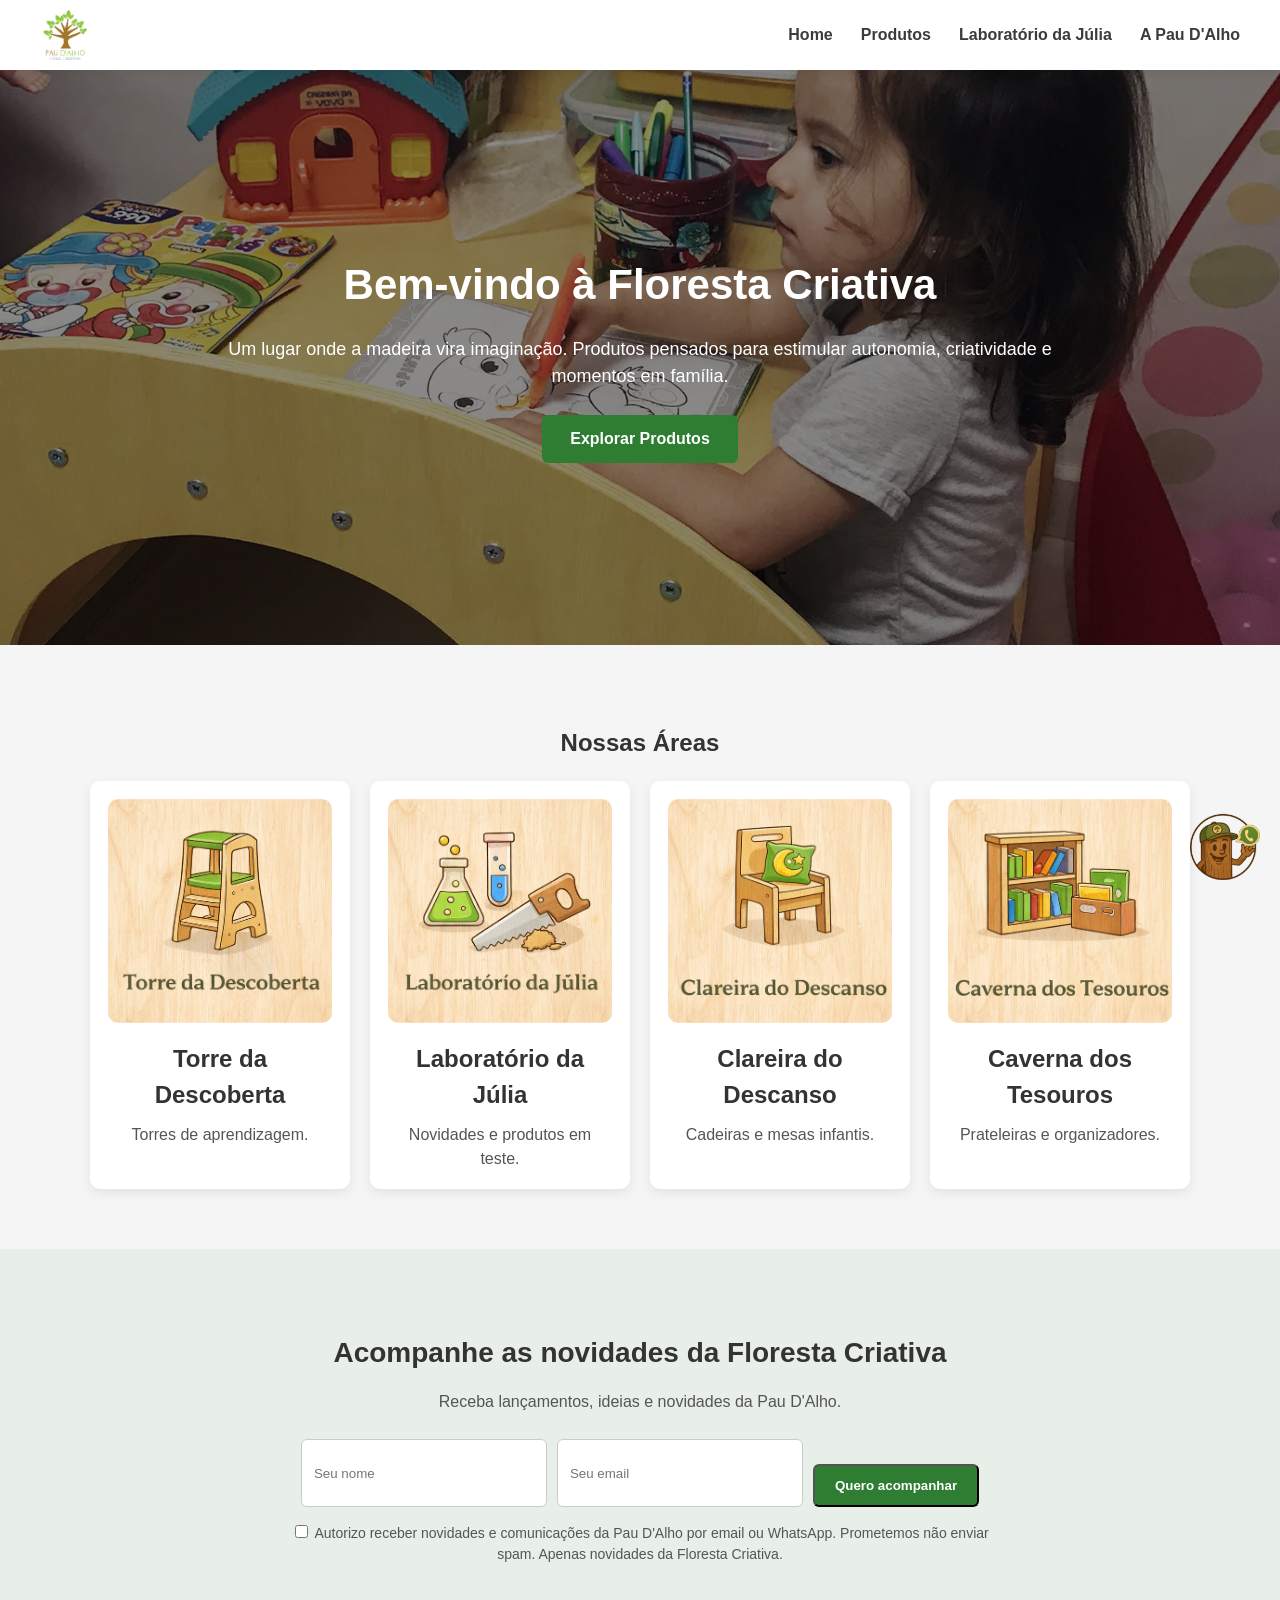
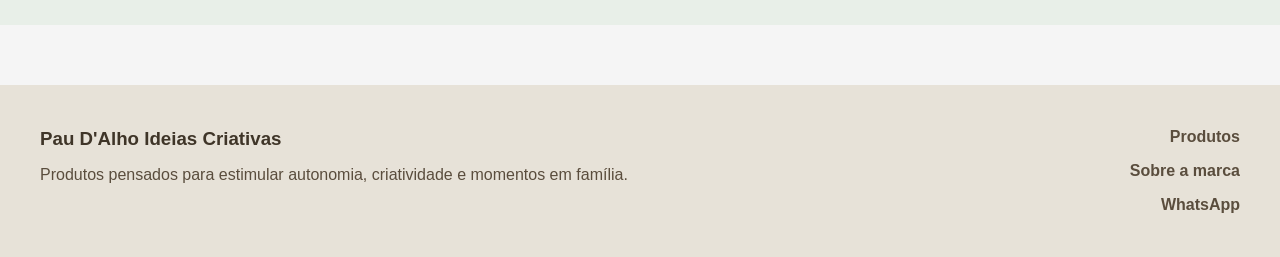
==== index.html @ 00b353e3 "Update index.html" ====
<!DOCTYPE html> 
<html lang="pt-BR">

<head>
 <!-- Google Tag Manager -->
<script>
(function(w,d,s,l,i){
  w[l]=w[l]||[];
  w[l].push({'gtm.start': new Date().getTime(),event:'gtm.js'});
  var f=d.getElementsByTagName(s)[0],
      j=d.createElement(s),
      dl=l!='dataLayer'?'&l='+l:'';
  j.async=true;
  j.src='https://www.googletagmanager.com/gtm.js?id='+i+dl;
  f.parentNode.insertBefore(j,f);
})(window,document,'script','dataLayer','GTM-KJJBB77M');
</script>
<!-- End Google Tag Manager -->
<meta charset="UTF-8">
<meta name="viewport" content="width=device-width, initial-scale=1.0">

<title>Pau D'Alho Ideias Criativas</title>

<link rel="stylesheet" href="assets/css/style.css">

</head>

<body>
 <!-- Google Tag Manager (noscript) -->
<noscript>
  <iframe
    src="https://www.googletagmanager.com/ns.html?id=GTM-KJJBB77M"
    height="0"
    width="0"
    style="display:none;visibility:hidden">
  </iframe>
</noscript>
<!-- End Google Tag Manager (noscript) -->

<!-- INÍCIO: SUBSTITUI O HEADER ANTIGO -->
<div id="site-header"></div>
<!-- FIM: SUBSTITUI O HEADER ANTIGO -->

<section class="hero hero-home">

<div class="hero-texto">

<h1>Bem-vindo à Floresta Criativa</h1>

<p>
Um lugar onde a madeira vira imaginação.
Produtos pensados para estimular autonomia, criatividade e momentos em família.
</p>

<a class="botao" href="produtos.html">
Explorar Produtos
</a>

</div>

</section>

<section class="categorias">
 
  <h2>Nossas Áreas</h2>

  <div class="grid">

    <a href="torres.html" class="card card-area">
      <img src="assets/images/card-torre-descoberta.webp" alt="Torre da Descoberta" class="card-area-img">
      <h3>Torre da Descoberta</h3>
      <p>Torres de aprendizagem.</p>
    </a>

    <a href="laboratorio.html" class="card card-area">
      <img src="assets/images/card-laboratorio-julia.webp" alt="Laboratório da Júlia" class="card-area-img">
      <h3>Laboratório da Júlia</h3>
      <p>Novidades e produtos em teste.</p>
    </a>

    <a href="clareira.html" class="card card-area">
      <img src="assets/images/card-clareira-descanso.webp" alt="Clareira do Descanso" class="card-area-img">
      <h3>Clareira do Descanso</h3>
      <p>Cadeiras e mesas infantis.</p>
    </a>

    <a href="caverna.html" class="card card-area">
      <img src="assets/images/card-caverna-tesouros.webp" alt="Caverna dos Tesouros" class="card-area-img">
      <h3>Caverna dos Tesouros</h3>
      <p>Prateleiras e organizadores.</p>
    </a>

  </div>

</section>
 <!-- INÍCIO: Form newsletter -->
<section class="newsletter-home">

<h2>Acompanhe as novidades da Floresta Criativa</h2>

<p>
Receba lançamentos, ideias e novidades da Pau D'Alho.
</p>

<form 
class="form-newsletter-home"
action="https://formsubmit.co/paudalhoideias@gmail.com"
method="POST"
>

<input type="hidden" name="_subject" value="Novo cadastro - Newsletter Pau D'Alho">
<input type="hidden" name="_captcha" value="false">
<input type="hidden" name="_next" value="obrigado.html">

<div class="newsletter-grid">

<input type="text" name="nome" placeholder="Seu nome" required>

<input type="email" name="email" placeholder="Seu email" required>

<button type="submit" class="botao">
Quero acompanhar
</button>

</div>

<div class="checkbox-news">

<label>
<input type="checkbox" name="lgpd" required>
Autorizo receber novidades e comunicações da Pau D'Alho por email ou WhatsApp.
Prometemos não enviar spam. Apenas novidades da Floresta Criativa.
</label>

</div>

</form>

</section>
 <!-- FIM: Form newsletter -->
 
<!-- INÍCIO: SUBSTITUI O FOOTER ANTIGO -->
<div id="site-footer"></div>
<!-- FIM: SUBSTITUI O FOOTER ANTIGO -->

<a class="whatsapp" data-whatsapp="Olá! Vim pela página da Pau D'alho e quero saber mais sobre os produtos.">
  <img src="assets/images/interface/toco-whatsapp.png" alt="Falar no WhatsApp">
</a>
<script src="assets/js/script.js"></script>

</body>
</html>
---- assets/css/style.css ----
body{
  margin:0;
  font-family:Arial, Helvetica, sans-serif;
  background:#f5f5f5;
  color:#333;
  line-height:1.5;
}

/* HEADER */

.site-header {
  background: #ffffff;
  box-shadow: 0 2px 10px rgba(0, 0, 0, 0.08);
  position: sticky;
  top: 0;
  z-index: 1000;
}

.header-container {
  max-width: 1200px;
  margin: 0 auto;
  padding: 0 20px;
  display: flex;
  align-items: center;
  justify-content: space-between;
  min-height: 70px;
}

.logo {
  display: flex;
  align-items: center;
  text-decoration: none;
}

.logo img {
  width: 50px;
  height: 50px;
  object-fit: contain;
  display: block;
}

.site-nav ul {
  display: flex;
  align-items: center;
  gap: 28px;
  list-style: none;
  margin: 0;
  padding: 0;
}

.site-nav a {
  text-decoration: none;
  color: #3b3b3b;
  font-weight: 600;
}

.site-nav a:hover {
  opacity: 0.7;
}

.menu-toggle {
  display: none;
  background: none;
  border: none;
  font-size: 28px;
  cursor: pointer;
  color: #3b3b3b;
}

/* FOOTER */

.site-footer {
  background: #e7e2d8;
  padding: 40px 0;
  margin-top: 60px;
}

.footer-container {
  max-width: 1200px;
  margin: 0 auto;
  padding: 0 20px;
  display: flex;
  justify-content: space-between;
  align-items: flex-start;
  gap: 30px;
  flex-wrap: wrap;
}

.footer-brand h3 {
  margin: 0 0 10px 0;
  color: #3f3528;
}

.footer-brand p {
  color: #5a4d3d;
  margin: 0;
}

.footer-links {
  display: flex;
  flex-direction: column;
  gap: 10px;
  text-align: right;
}

.footer-links a {
  text-decoration: none;
  color: #5a4d3d;
  font-weight: 600;
  margin: 0;
}

.footer-links a:hover {
  color: #2f261d;
}

@media (max-width: 900px) {
  .menu-toggle {
    display: block;
  }

  .site-nav {
    display: none;
    position: absolute;
    top: 70px;
    right: 20px;
    background: #ffffff;
    box-shadow: 0 8px 20px rgba(0, 0, 0, 0.12);
    border-radius: 12px;
    padding: 15px;
    min-width: 240px;
  }

  .site-nav.active {
    display: block;
  }

  .site-nav ul {
    flex-direction: column;
    align-items: flex-start;
    gap: 12px;
  }

  .footer-container {
    flex-direction: column;
  }

  .footer-links {
    text-align: left;
  }
}

/* HERO */

.hero {

background-size: cover;
background-position: center 30%;

height: 55vh;

display: flex;
align-items: center;
justify-content: center;

text-align: center;
color: white;

padding: 40px;

}

/* HERO HOME */
.hero-home {
background-image: linear-gradient(
rgba(0,0,0,0.45),
rgba(0,0,0,0.45)
),
url('../images/hero-home.webp');
}
/* HERO PRODUTOS */
.hero-produtos {
background-image: linear-gradient(
rgba(0,0,0,0.45),
rgba(0,0,0,0.45)
),
url('../images/hero-produtos.webp');
}
/* HERO TORRE */
.hero-torres {
background-image: linear-gradient(
rgba(0,0,0,0.45),
rgba(0,0,0,0.45)
),
url('../images/hero-torres.webp');
}
/* HERO CLAREIRA */
.hero-clareira {
background-image: linear-gradient(
rgba(0,0,0,0.45),
rgba(0,0,0,0.45)
),
url('../images/hero-clareira.webp');
}
/* HERO CAVERNA */
.hero-caverna {
background-image: linear-gradient(
rgba(0,0,0,0.45),
rgba(0,0,0,0.45)
),
url('../images/hero-caverna.webp');
}
/* HERO TRILHA */
.hero-trilha {
background-image: linear-gradient(
rgba(0,0,0,0.45),
rgba(0,0,0,0.45)
),
url('../images/hero-trilha.webp');
}
/* HERO LABORATORIO */
.hero-laboratorio {
background-image: linear-gradient(
rgba(0,0,0,0.45),
rgba(0,0,0,0.45)
),
url('../images/hero-laboratorio.webp');
}
/* HERO SOBRE */
.hero-sobre {
background-image: linear-gradient(
rgba(0,0,0,0.45),
rgba(0,0,0,0.45)
),
url('../images/hero-sobre.webp');
}
.hero-texto{
  max-width: 900px;
  display: flex;
  flex-direction: column;
  align-items: center;
  justify-content: center;
}

.hero-texto h1{
  font-size: 42px;
  margin: 0 0 20px 0;
}

.hero-texto p{
  font-size: 18px;
  margin: 0;
}

/* BOTÕES */

.botao{
display:inline-block;
margin-top:25px;
padding:12px 28px;
background:#2e7d32;
color:white;
text-decoration:none;
border-radius:6px;
font-weight:600;
transition:0.2s;
}

.botao:hover{
opacity:0.92;
}

.botao-secundario{
display:inline-block;
margin-top:12px;
padding:10px 22px;
background:#ffffff;
color:#2e7d32;
text-decoration:none;
border-radius:6px;
font-weight:600;
border:2px solid #2e7d32;
transition:0.2s;
}

.botao-secundario:hover{
background:#f0f7f0;
}

/* SEÇÕES */

.categorias,
.secao{
padding:60px 20px;
text-align:center;
}

.secao{
max-width:1200px;
margin:auto;
}

.secao h2{
font-size:34px;
margin-bottom:10px;
}

.secao-intro{
max-width:760px;
margin:0 auto 35px auto;
font-size:18px;
color:#555;
}

/* GRID */

.grid{
display:grid;
grid-template-columns:repeat(auto-fit,minmax(220px,1fr));
gap:20px;
max-width:1100px;
margin:auto;
}

.grid-modelos{
display:grid;
grid-template-columns:repeat(auto-fit,minmax(280px,1fr));
gap:24px;
max-width:1000px;
margin:30px auto 0 auto;
}

.grid-info{
display:grid;
grid-template-columns:repeat(auto-fit,minmax(240px,1fr));
gap:20px;
max-width:1100px;
margin:30px auto 0 auto;
}

/* CARDS */

.card{
background:white;
padding:30px;
border-radius:10px;
box-shadow:0 4px 12px rgba(0,0,0,0.08);
text-decoration:none;
color:#333;
transition:0.2s;
}

.card:hover{
transform:translateY(-5px);
}

.card h3{
margin-top:0;
font-size:28px;
}

.card p{
margin-bottom:0;
}

.modelo-card{
background:white;
padding:30px;
border-radius:14px;
box-shadow:0 6px 18px rgba(0,0,0,0.08);
text-align:left;
}

.modelo-card h3{
margin-top:0;
font-size:30px;
margin-bottom:10px;
}

.modelo-card p{
color:#555;
margin-bottom:18px;
}

.modelo-placeholder{
width:100%;
height:240px;
background:#e9e9e9;
border-radius:12px;
display:flex;
align-items:center;
justify-content:center;
font-weight:700;
color:#777;
margin-bottom:20px;
text-align:center;
padding:20px;
box-sizing:border-box;
}
.modelo-img{
  width: 100%;
  max-width: 260px;
  aspect-ratio: 1 / 1;
  object-fit: cover;
  border-radius: 12px;
  display: block;
  margin: 0 auto 18px auto;
}
.modelo-imagem{
  width:100%;
  height:260px;
  margin-bottom:20px;
}

.modelo-imagem img{
  width:100%;
  height:100%;
  object-fit:contain;
  display:block;
}
/* novos cards adicionados */
.card-area {
  padding: 18px;
  text-align: center;
  overflow: hidden;
}

.card-area-img {
  width: 100%;
  aspect-ratio: 1 / 1;
  object-fit: cover;
  border-radius: 10px;
  display: block;
  margin-bottom: 18px;
}

.card-area h3 {
  font-size: 24px;
  margin: 0 0 10px 0;
}

.card-area p {
  margin: 0;
  color: #555;
}
/* ^ novos cards adicionados */

/* DETALHE PRODUTO */

.produto-detalhe{
padding:70px 20px;
background:#ffffff;
border-top:1px solid #e6e6e6;
}

.produto-container{
max-width:1200px;
margin:auto;
display:grid;
grid-template-columns:1.1fr 1fr;
gap:30px;
align-items:start;
}

.galeria{
background:#fafafa;
border-radius:14px;
padding:20px;
box-shadow:0 4px 12px rgba(0,0,0,0.05);
}

.galeria-principal{
width:100%;
height:360px;
background:#f7f7f7;
border-radius:12px;
margin-bottom:15px;
}

.galeria-principal img{
  width:100%;
  height:100%;
  object-fit:contain;
  display:block;
}

.galeria-miniaturas{
display:grid;
grid-template-columns:repeat(3,1fr);
gap:12px;
}

.miniatura{
  width:100%;
  height:90px;
  object-fit:contain;
  background:#f5f5f5;
  border-radius:10px;
  cursor:pointer;
  padding:6px;
  display:block;
}

.galeria,
.produto-info{
  min-width:0;
}

.produto-info{
text-align:left;
}

.produto-info h2{
font-size:36px;
margin-top:0;
margin-bottom:10px;
}

.produto-info p{
color:#555;
font-size:17px;
}

.lista-destaques{
padding-left:18px;
margin:20px 0;
}

.lista-destaques li{
margin-bottom:10px;
}

@media (max-width: 900px){
  .produto-container{
    grid-template-columns:1fr;
  }
}

/* PREÇO PRODUTOS */
.produto-info .preco{
  font-size:18px;
  font-weight:700;
  color:#2e7d32;
  margin:0 0 4px 0;
  line-height:1.2;
}

.produto-info .preco-info{
  font-size:13px;
  color:#666;
  margin:0;
  line-height:1.4;
}
/* FICHA TÉCNICA */
.ficha-tecnica{
  max-width:1100px;
  margin:40px auto 0;
  padding:0 20px;
}

.ficha-tecnica h3{
  text-align:center;
  margin-bottom:18px;
  font-size:22px;
}

.ficha-tecnica ul{
  list-style:none;
  padding:0;
  margin:0;
  font-size:13px;
}

.ficha-tecnica li{
  display:grid;
  grid-template-columns:150px 1fr;
  gap:20px;
  padding:4px 0;
  border-bottom:1px solid #eeeeee;
  line-height:1.35;
}

.ficha-tecnica strong{
  font-weight:600;
  color:#333;
}
/* MODAL PERSONALIZAÇÃO */
/* MODAL DE PERSONALIZAÇÃO */

.modal-personalizacao-overlay {
  position: fixed;
  inset: 0;
  background: rgba(34, 29, 22, 0.58);
  display: flex;
  align-items: center;
  justify-content: center;
  padding: 20px;
  opacity: 0;
  visibility: hidden;
  pointer-events: none;
  transition: opacity 0.25s ease, visibility 0.25s ease;
  z-index: 9999;
}

.modal-personalizacao-overlay.ativo {
  opacity: 1;
  visibility: visible;
  pointer-events: auto;
}

.modal-personalizacao {
  position: relative;
  width: 100%;
  max-width: 760px;
  max-height: 88vh;
  background: #fffdf8;
  border-radius: 24px;
  border: 1px solid rgba(126, 101, 72, 0.14);
  box-shadow: 0 20px 50px rgba(0, 0, 0, 0.18);
  transform: translateY(14px) scale(0.98);
  transition: transform 0.25s ease;
  overflow: hidden;
}

.modal-personalizacao-overlay.ativo .modal-personalizacao {
  transform: translateY(0) scale(1);
}

.modal-personalizacao-scroll {
  max-height: 88vh;
  overflow-y: auto;
  padding: 32px 26px 28px;
}

.modal-personalizacao-fechar {
  position: absolute;
  top: 14px;
  right: 14px;
  width: 38px;
  height: 38px;
  border: none;
  border-radius: 50%;
  background: #efe4d2;
  color: #5f4a35;
  font-size: 18px;
  cursor: pointer;
  z-index: 2;
  transition: transform 0.2s ease, background 0.2s ease;
}

.modal-personalizacao-fechar:hover {
  transform: scale(1.05);
  background: #e6d6c2;
}

.modal-personalizacao-tag {
  display: inline-block;
  margin-bottom: 12px;
  padding: 6px 12px;
  border-radius: 999px;
  background: #efe4d2;
  color: #6a5138;
  font-size: 0.85rem;
  font-weight: 600;
}

.modal-personalizacao-conteudo h3 {
  margin: 0 0 14px;
  font-size: 1.8rem;
  line-height: 1.2;
  color: #4e3b2a;
}

.modal-personalizacao-intro {
  margin: 0 0 20px;
  line-height: 1.65;
  color: #5c5248;
}

.modal-personalizacao-aviso {
  background: #f7f2ea;
  border-left: 5px solid #b78752;
  padding: 16px 18px;
  border-radius: 12px;
  margin: 0 0 28px;
  color: #4f463f;
  line-height: 1.6;
}

.modal-bloco-cores {
  margin-top: 24px;
}

.modal-bloco-cores h4 {
  margin: 0 0 8px;
  font-size: 1.2rem;
  color: #4e3b2a;
}

.modal-bloco-cores p {
  margin: 0 0 16px;
  color: #5c5248;
  line-height: 1.5;
}

.modal-swatches {
  display: grid;
  grid-template-columns: repeat(auto-fit, minmax(120px, 1fr));
  gap: 14px;
}

.modal-swatch {
  background: #ffffff;
  border: 1px solid rgba(126, 101, 72, 0.12);
  border-radius: 14px;
  padding: 12px 10px;
  text-align: center;
  box-shadow: 0 6px 18px rgba(0, 0, 0, 0.04);
}

.modal-swatch-cor {
  width: 100%;
  height: 42px;
  border-radius: 10px;
  margin-bottom: 10px;
}

.modal-swatch-cor.cor-clara {
  border: 1px solid #ddd;
}

.modal-swatch h5 {
  margin: 0;
  font-size: 0.92rem;
  line-height: 1.3;
  color: #4f463f;
  font-weight: 600;
}

.btn-personalizacao {
  display: inline-flex;
  align-items: center;
  justify-content: center;
  margin-top: 14px;
  padding: 12px 18px;
  border: none;
  border-radius: 999px;
  background: #7c5c3b;
  color: #ffffff;
  font-size: 0.95rem;
  font-weight: 600;
  cursor: pointer;
  transition: transform 0.2s ease, background 0.2s ease;
}

.btn-personalizacao:hover {
  transform: translateY(-1px);
  background: #6d5033;
}

@media (max-width: 768px) {
  .modal-personalizacao {
    max-width: 100%;
    max-height: 90vh;
    border-radius: 20px;
  }

  .modal-personalizacao-scroll {
    padding: 26px 18px 22px;
  }

  .modal-personalizacao-conteudo h3 {
    font-size: 1.45rem;
    padding-right: 36px;
  }

  .modal-swatches {
    grid-template-columns: repeat(2, minmax(0, 1fr));
    gap: 12px;
  }

  .modal-swatch-cor {
    height: 36px;
  }

  .btn-personalizacao {
    width: 100%;
  }
}

/* CTA FINAL */

.cta-final{
max-width:1000px;
margin:50px auto 0 auto;
background:#e8efe8;
padding:35px 25px;
border-radius:16px;
text-align:center;
}

.cta-final h3{
font-size:30px;
margin-top:0;
margin-bottom:10px;
}

.cta-final p{
max-width:680px;
margin:0 auto;
color:#555;
}


/* WHATSAPP */

.whatsapp{
position:fixed;
bottom:20px;
right:20px;
z-index:1200;
}

.whatsapp img{
width:70px;
display:block;
}
/* FORM NEWSLETTER*/
.newsletter-home{

background:#e8efe8;
padding:60px 20px;
text-align:center;

}

.newsletter-home h2{

font-size:28px;
margin-bottom:10px;

}

.newsletter-home p{

color:#555;
margin-bottom:25px;

}

.form-newsletter-home{

max-width:700px;
margin:0 auto;

}

.newsletter-grid{

display:flex;
justify-content:center;
gap:10px;
flex-wrap:wrap;

}

.newsletter-grid input{

padding:12px;
border:1px solid #ccc;
border-radius:6px;
min-width:220px;

}

.newsletter-grid button{

padding:12px 20px;

}

.checkbox-news{

margin-top:15px;
font-size:14px;
color:#555;

}
/* MOBILE */

@media(max-width:900px){

.produto-container{
grid-template-columns:1fr;
}

.produto-info{
text-align:center;
}

.lista-destaques{
text-align:left;
display:inline-block;
}

}

@media(max-width:768px){

.hero{
padding:60px 20px;
}

.hero h1{
font-size:30px;
}

.hero p,
.secao-intro{
font-size:16px;
}

.secao h2,
.produto-info h2{
font-size:28px;
}

.modelo-placeholder{
height:200px;
}

.galeria-principal{
height:260px;
}

.galeria-miniaturas{
grid-template-columns:1fr 1fr 1fr;
}

.miniatura{
height:80px;
font-size:12px;
}

.swatches{
grid-template-columns:repeat(2,1fr);
}

.whatsapp{
  position: fixed;
  bottom: 20px;
  right: 20px;
  z-index: 1200;
}

.whatsapp img{
  width: 70px;
  display: block;
}

@media(max-width:768px){
  .whatsapp img{
    width: 60px;
  }
}
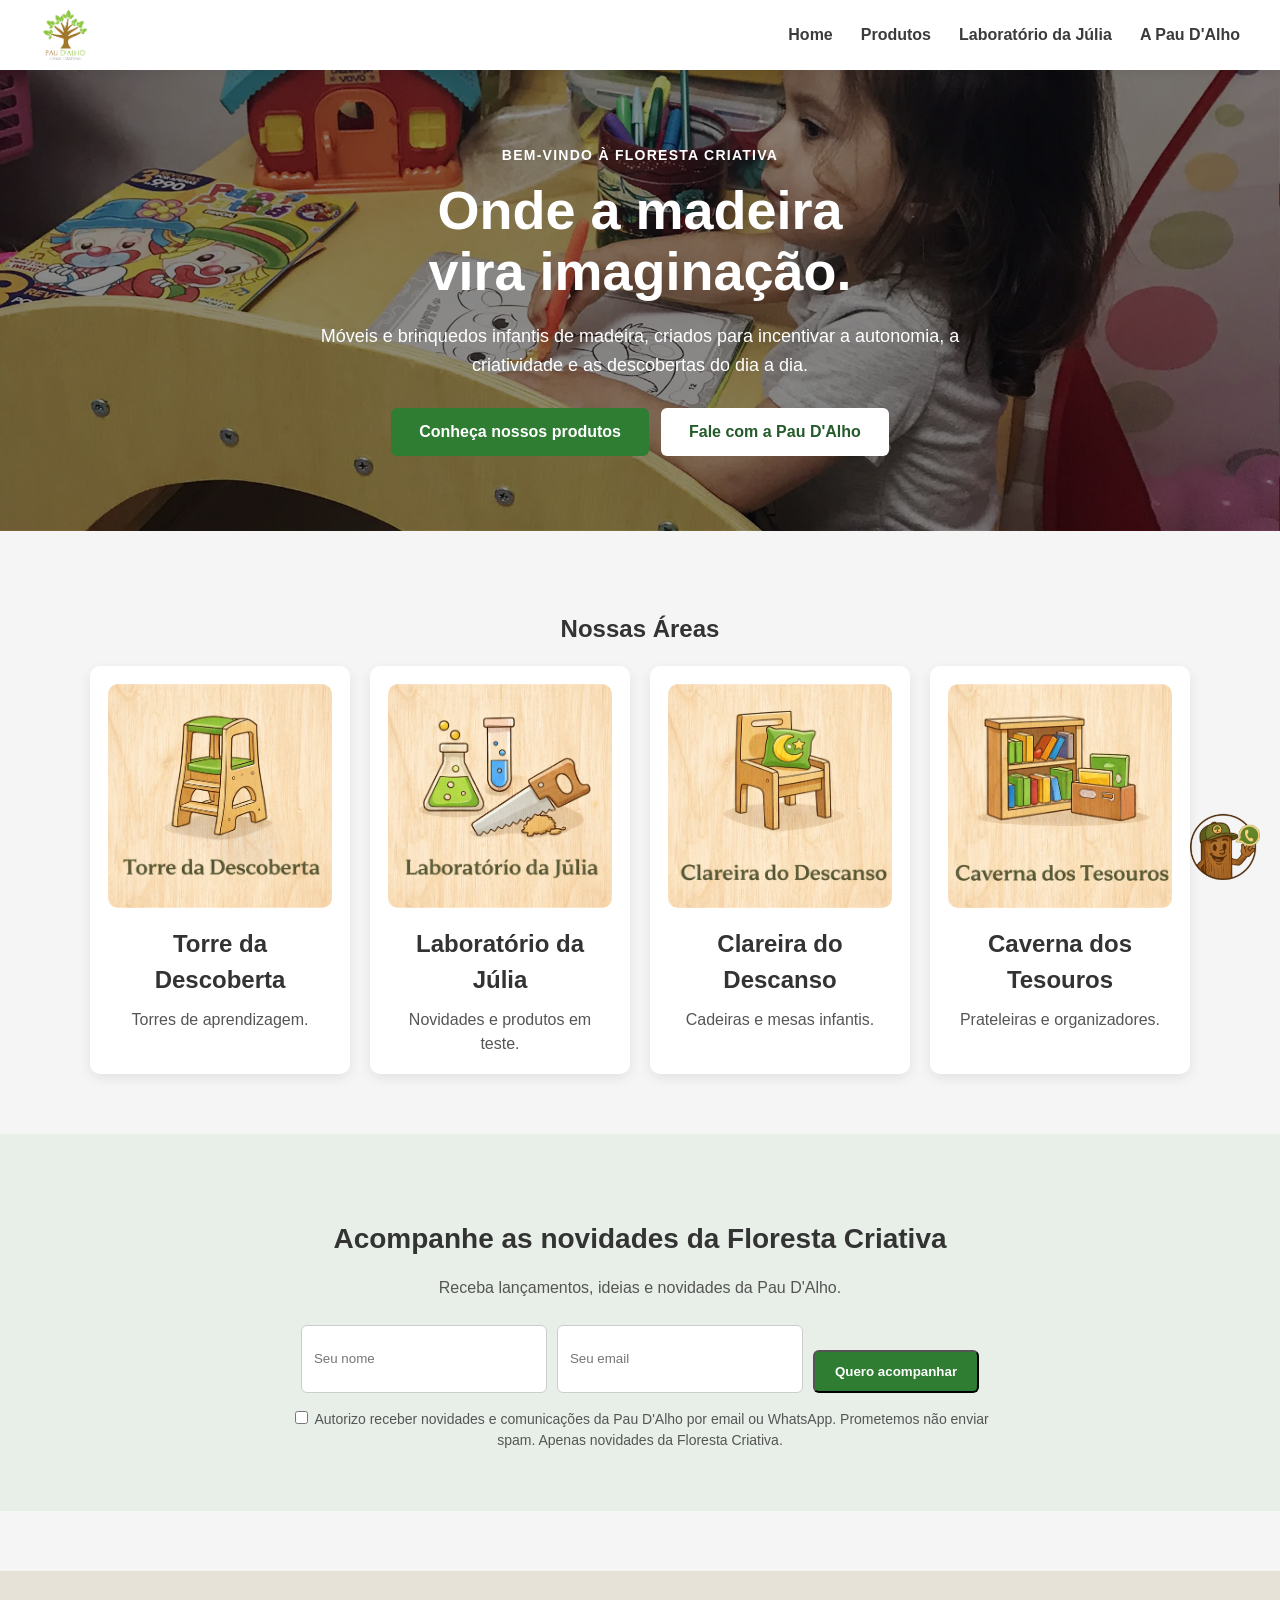
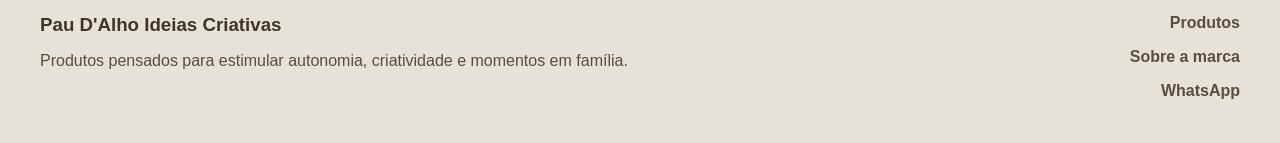
==== commit 6dea15fa: "Melhora apresentação e CTAs da primeira tela da home" ====
--- a/index.html
+++ b/index.html
@@ -19,10 +19,24 @@
 <meta charset="UTF-8">
 <meta name="viewport" content="width=device-width, initial-scale=1.0">
 
-<title>Pau D'Alho Ideias Criativas</title>
+<title>Móveis e Brinquedos Infantis de Madeira | Pau D'Alho</title>
+<meta name="description" content="Conheça os móveis e brinquedos infantis de madeira da Pau D'Alho. Torres de aprendizagem, mesas, cadeiras e soluções para a autonomia das crianças.">
 
 <link rel="stylesheet" href="assets/css/style.css">
 
+<style>
+/* Revisão da primeira tela — estilos isolados da página inicial */
+.hero-home { min-height: 450px; height: auto; box-sizing: border-box; padding: 75px 24px; }
+.hero-home .hero-texto { max-width: 760px; }
+.hero-home .hero-chamada { font-size: 14px; font-weight: 700; letter-spacing: .09em; text-transform: uppercase; margin-bottom: 14px; }
+.hero-home h1 { font-size: clamp(34px, 5vw, 54px); line-height: 1.13; text-wrap: balance; }
+.hero-home .hero-descricao { max-width: 640px; line-height: 1.6; }
+.hero-home .hero-acoes { display: flex; flex-wrap: wrap; justify-content: center; gap: 12px; margin-top: 28px; }
+.hero-home .hero-acoes .botao { margin: 0; }
+.hero-home .botao-contato { background: #fff; color: #235b2a; }
+.hero-home .botao-contato:hover { background: #f2f7f1; }
+@media (max-width: 600px) { .hero-home { min-height: 480px; padding: 65px 20px; } .hero-home .hero-acoes { flex-direction: column; width: 100%; max-width: 340px; } .hero-home .hero-acoes .botao { text-align: center; } }
+</style>
 </head>
 
 <body>
@@ -41,23 +55,16 @@
 <div id="site-header"></div>
 <!-- FIM: SUBSTITUI O HEADER ANTIGO -->
 
-<section class="hero hero-home">
-
-<div class="hero-texto">
-
-<h1>Bem-vindo à Floresta Criativa</h1>
-
-<p>
-Um lugar onde a madeira vira imaginação.
-Produtos pensados para estimular autonomia, criatividade e momentos em família.
-</p>
-
-<a class="botao" href="produtos.html">
-Explorar Produtos
-</a>
-
-</div>
-
+<section class="hero hero-home" aria-labelledby="titulo-home">
+  <div class="hero-texto">
+    <p class="hero-chamada">Bem-vindo à Floresta Criativa</p>
+    <h1 id="titulo-home">Onde a madeira vira imaginação.</h1>
+    <p class="hero-descricao">Móveis e brinquedos infantis de madeira, criados para incentivar a autonomia, a criatividade e as descobertas do dia a dia.</p>
+    <div class="hero-acoes">
+      <a class="botao" href="produtos.html">Conheça nossos produtos</a>
+      <a class="botao botao-contato" href="https://wa.me/5511934045680?text=Ol%C3%A1%21%20Vim%20pela%20p%C3%A1gina%20inicial%20da%20Pau%20D%27Alho%20e%20gostaria%20de%20conhecer%20os%20produtos." target="_blank" rel="noopener noreferrer">Fale com a Pau D'Alho</a>
+    </div>
+  </div>
 </section>
 
 <section class="categorias">
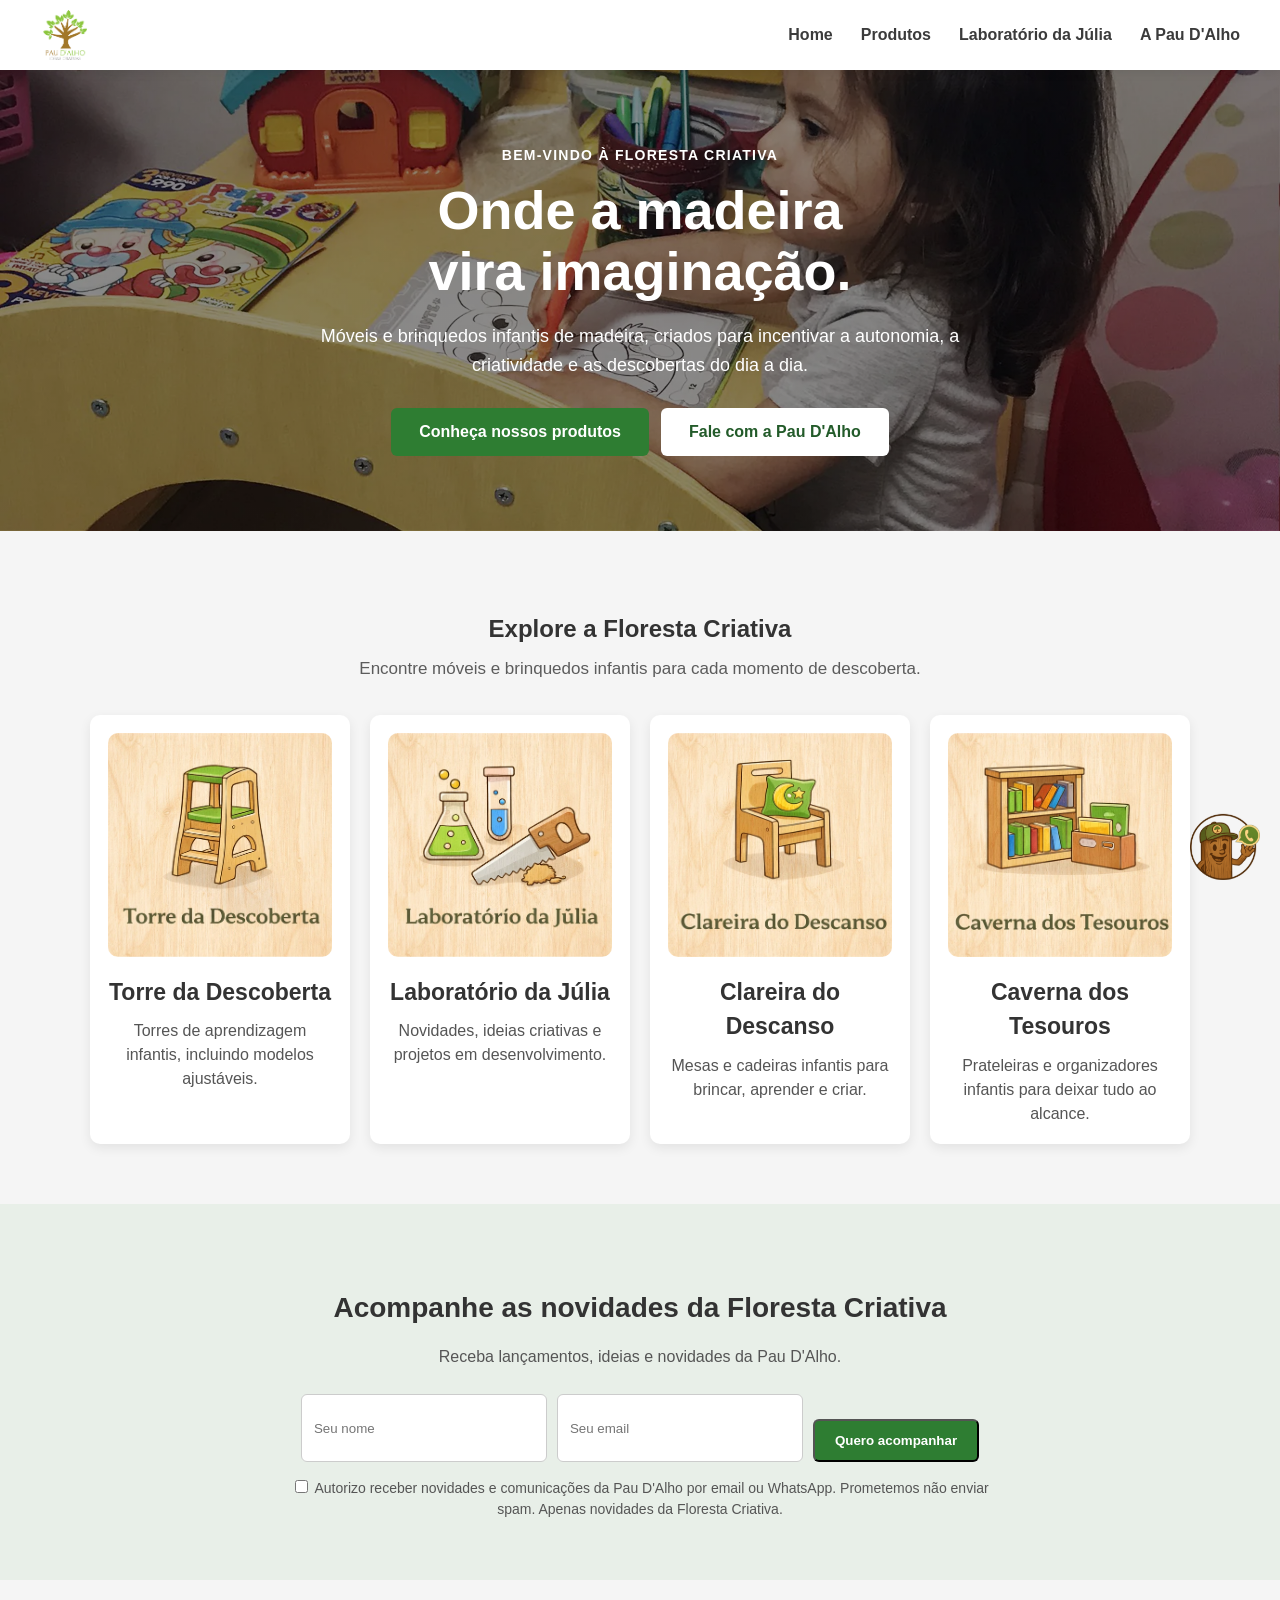
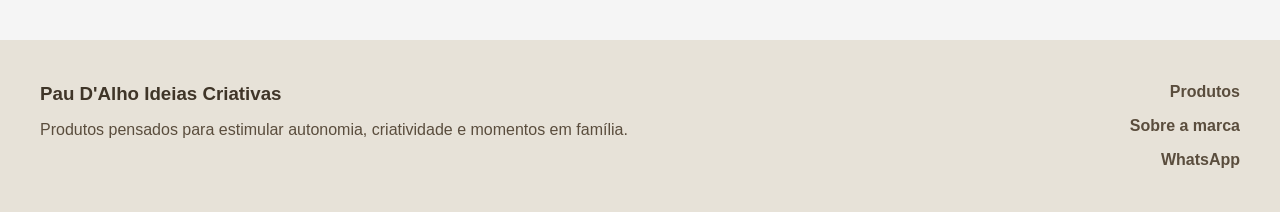
==== commit 71fc6c96: "Esclarece categorias da Floresta Criativa na home" ====
--- a/index.html
+++ b/index.html
@@ -36,6 +36,11 @@
 .hero-home .botao-contato { background: #fff; color: #235b2a; }
 .hero-home .botao-contato:hover { background: #f2f7f1; }
 @media (max-width: 600px) { .hero-home { min-height: 480px; padding: 65px 20px; } .hero-home .hero-acoes { flex-direction: column; width: 100%; max-width: 340px; } .hero-home .hero-acoes .botao { text-align: center; } }
+.categorias-intro { max-width: 650px; margin: -10px auto 32px; color: #5c5c5c; font-size: 17px; line-height: 1.55; }
+.categorias .card-area { display: block; }
+.categorias .card-area h3 { font-size: 23px; }
+.categorias .card-area p { line-height: 1.5; }
+@media (max-width: 600px) { .categorias-intro { font-size: 16px; margin-bottom: 26px; } }
 </style>
 </head>
 
@@ -69,32 +74,33 @@
 
 <section class="categorias">
  
-  <h2>Nossas Áreas</h2>
+  <h2>Explore a Floresta Criativa</h2>
+  <p class="categorias-intro">Encontre móveis e brinquedos infantis para cada momento de descoberta.</p>
 
   <div class="grid">
 
     <a href="torres.html" class="card card-area">
       <img src="assets/images/card-torre-descoberta.webp" alt="Torre da Descoberta" class="card-area-img">
       <h3>Torre da Descoberta</h3>
-      <p>Torres de aprendizagem.</p>
+      <p>Torres de aprendizagem infantis, incluindo modelos ajustáveis.</p>
     </a>
 
     <a href="laboratorio.html" class="card card-area">
       <img src="assets/images/card-laboratorio-julia.webp" alt="Laboratório da Júlia" class="card-area-img">
       <h3>Laboratório da Júlia</h3>
-      <p>Novidades e produtos em teste.</p>
+      <p>Novidades, ideias criativas e projetos em desenvolvimento.</p>
     </a>
 
     <a href="clareira.html" class="card card-area">
       <img src="assets/images/card-clareira-descanso.webp" alt="Clareira do Descanso" class="card-area-img">
       <h3>Clareira do Descanso</h3>
-      <p>Cadeiras e mesas infantis.</p>
+      <p>Mesas e cadeiras infantis para brincar, aprender e criar.</p>
     </a>
 
     <a href="caverna.html" class="card card-area">
       <img src="assets/images/card-caverna-tesouros.webp" alt="Caverna dos Tesouros" class="card-area-img">
       <h3>Caverna dos Tesouros</h3>
-      <p>Prateleiras e organizadores.</p>
+      <p>Prateleiras e organizadores infantis para deixar tudo ao alcance.</p>
     </a>
 
   </div>
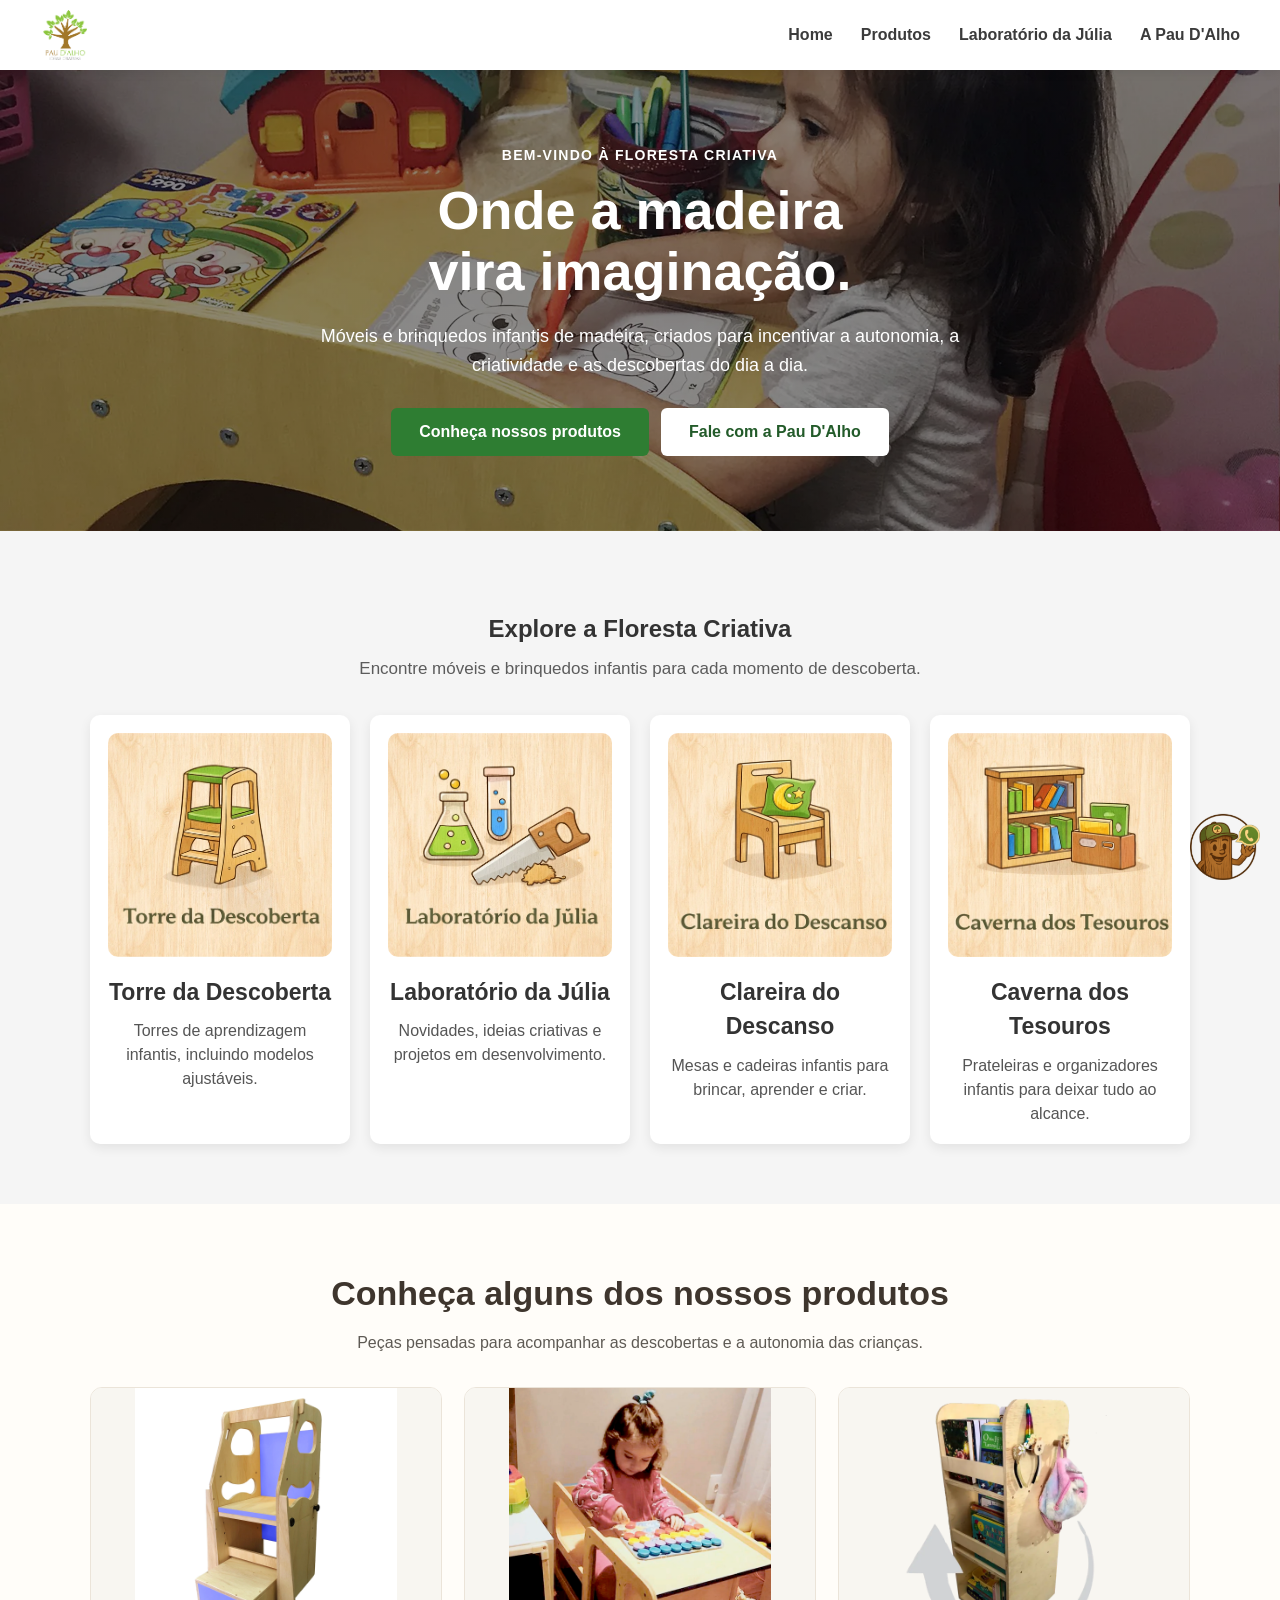
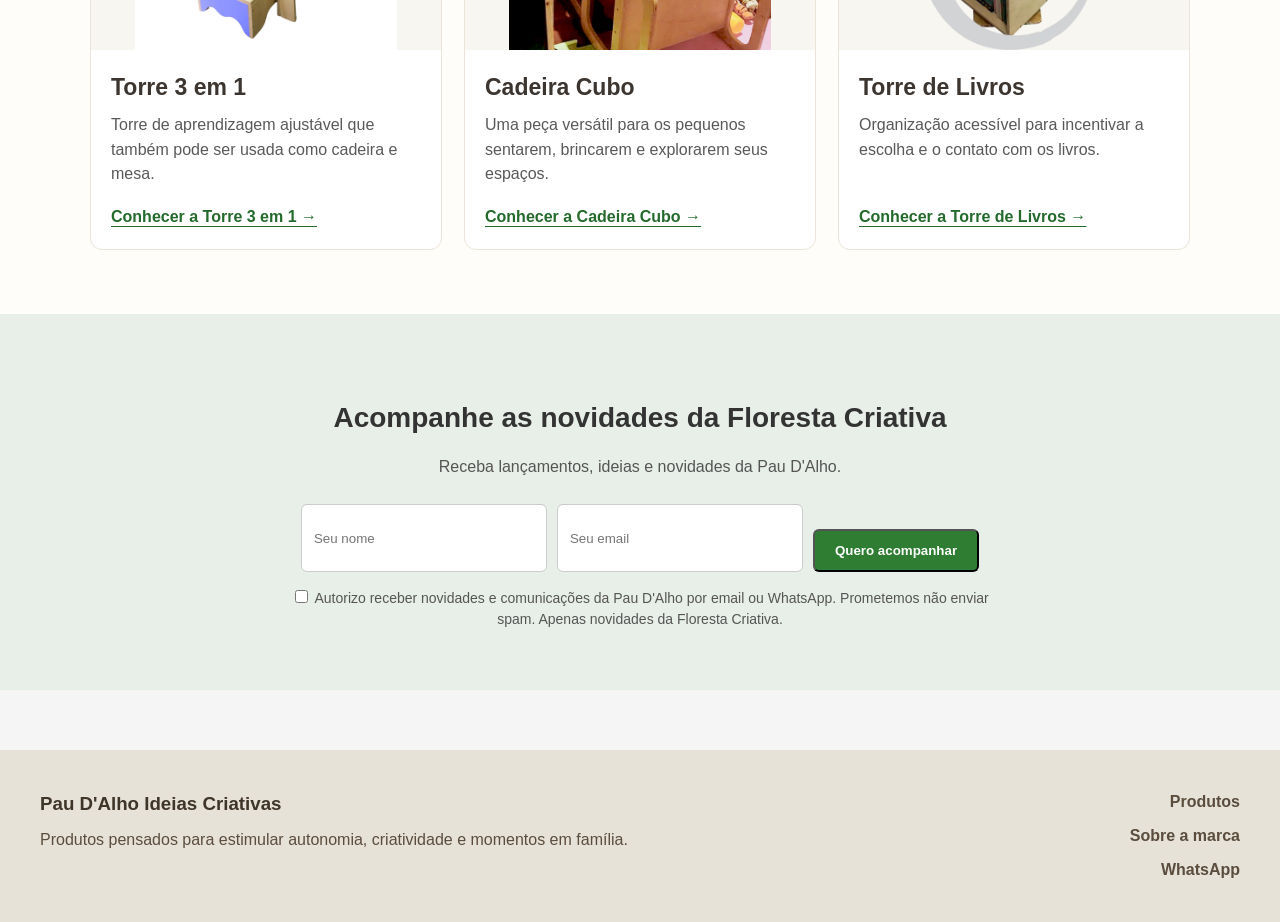
==== commit 4c23c62c: "Adiciona três produtos em destaque à página inicial" ====
--- a/index.html
+++ b/index.html
@@ -41,6 +41,22 @@
 .categorias .card-area h3 { font-size: 23px; }
 .categorias .card-area p { line-height: 1.5; }
 @media (max-width: 600px) { .categorias-intro { font-size: 16px; margin-bottom: 26px; } }
+
+/* Produtos em destaque — página inicial */
+.home-destaques { background: #fffdf9; padding: 64px 20px; }
+.home-destaques-container { max-width: 1100px; margin: 0 auto; }
+.home-destaques h2 { text-align: center; font-size: clamp(28px, 3vw, 34px); margin: 0 0 12px; color: #3e352d; }
+.home-destaques-intro { text-align: center; max-width: 650px; margin: 0 auto 32px; color: #5e5a54; }
+.home-destaques-grid { display: grid; grid-template-columns: repeat(3, minmax(0, 1fr)); gap: 22px; }
+.home-produto-card { background: white; border: 1px solid #ebe4d9; border-radius: 12px; overflow: hidden; display: flex; flex-direction: column; }
+.home-produto-card img { display: block; width: 100%; aspect-ratio: 4 / 3; object-fit: contain; background: #f8f6f1; }
+.home-produto-conteudo { padding: 20px; display: flex; flex-direction: column; flex: 1; }
+.home-produto-conteudo h3 { font-size: 23px; margin: 0 0 8px; color: #3c352f; }
+.home-produto-conteudo p { margin: 0 0 18px; line-height: 1.55; color: #595959; flex: 1; }
+.home-produto-conteudo a { color: #246a2c; text-decoration: underline; text-underline-offset: 4px; font-weight: 700; }
+.home-produto-conteudo a:hover { color: #16451e; }
+@media (max-width: 800px) { .home-destaques-grid { grid-template-columns: repeat(2, minmax(0, 1fr)); } }
+@media (max-width: 560px) { .home-destaques { padding: 48px 18px; } .home-destaques-grid { grid-template-columns: 1fr; } }
 </style>
 </head>
 
@@ -106,6 +122,27 @@
   </div>
 
 </section>
+
+<section class="home-destaques" aria-labelledby="home-destaques-titulo">
+  <div class="home-destaques-container">
+    <h2 id="home-destaques-titulo">Conheça alguns dos nossos produtos</h2>
+    <p class="home-destaques-intro">Peças pensadas para acompanhar as descobertas e a autonomia das crianças.</p>
+    <div class="home-destaques-grid">
+      <article class="home-produto-card">
+        <img src="assets/images/torres/3em1/3em1_Raz_n01.webp" alt="Torre de aprendizagem 3 em 1 de madeira" loading="lazy">
+        <div class="home-produto-conteudo"><h3>Torre 3 em 1</h3><p>Torre de aprendizagem ajustável que também pode ser usada como cadeira e mesa.</p><a href="torres.html" aria-label="Conhecer a Torre 3 em 1">Conhecer a Torre 3 em 1 →</a></div>
+      </article>
+      <article class="home-produto-card">
+        <img src="assets/images/clareira/cadeira_cubo.webp" alt="Cadeira Cubo infantil de madeira" loading="lazy">
+        <div class="home-produto-conteudo"><h3>Cadeira Cubo</h3><p>Uma peça versátil para os pequenos sentarem, brincarem e explorarem seus espaços.</p><a href="clareira.html" aria-label="Conhecer a Cadeira Cubo">Conhecer a Cadeira Cubo →</a></div>
+      </article>
+      <article class="home-produto-card">
+        <img src="assets/images/caverna/torre_livros.webp" alt="Torre de Livros infantil de madeira" loading="lazy">
+        <div class="home-produto-conteudo"><h3>Torre de Livros</h3><p>Organização acessível para incentivar a escolha e o contato com os livros.</p><a href="caverna.html" aria-label="Conhecer a Torre de Livros">Conhecer a Torre de Livros →</a></div>
+      </article>
+    </div>
+  </div>
+</section>
  <!-- INÍCIO: Form newsletter -->
 <section class="newsletter-home">
 
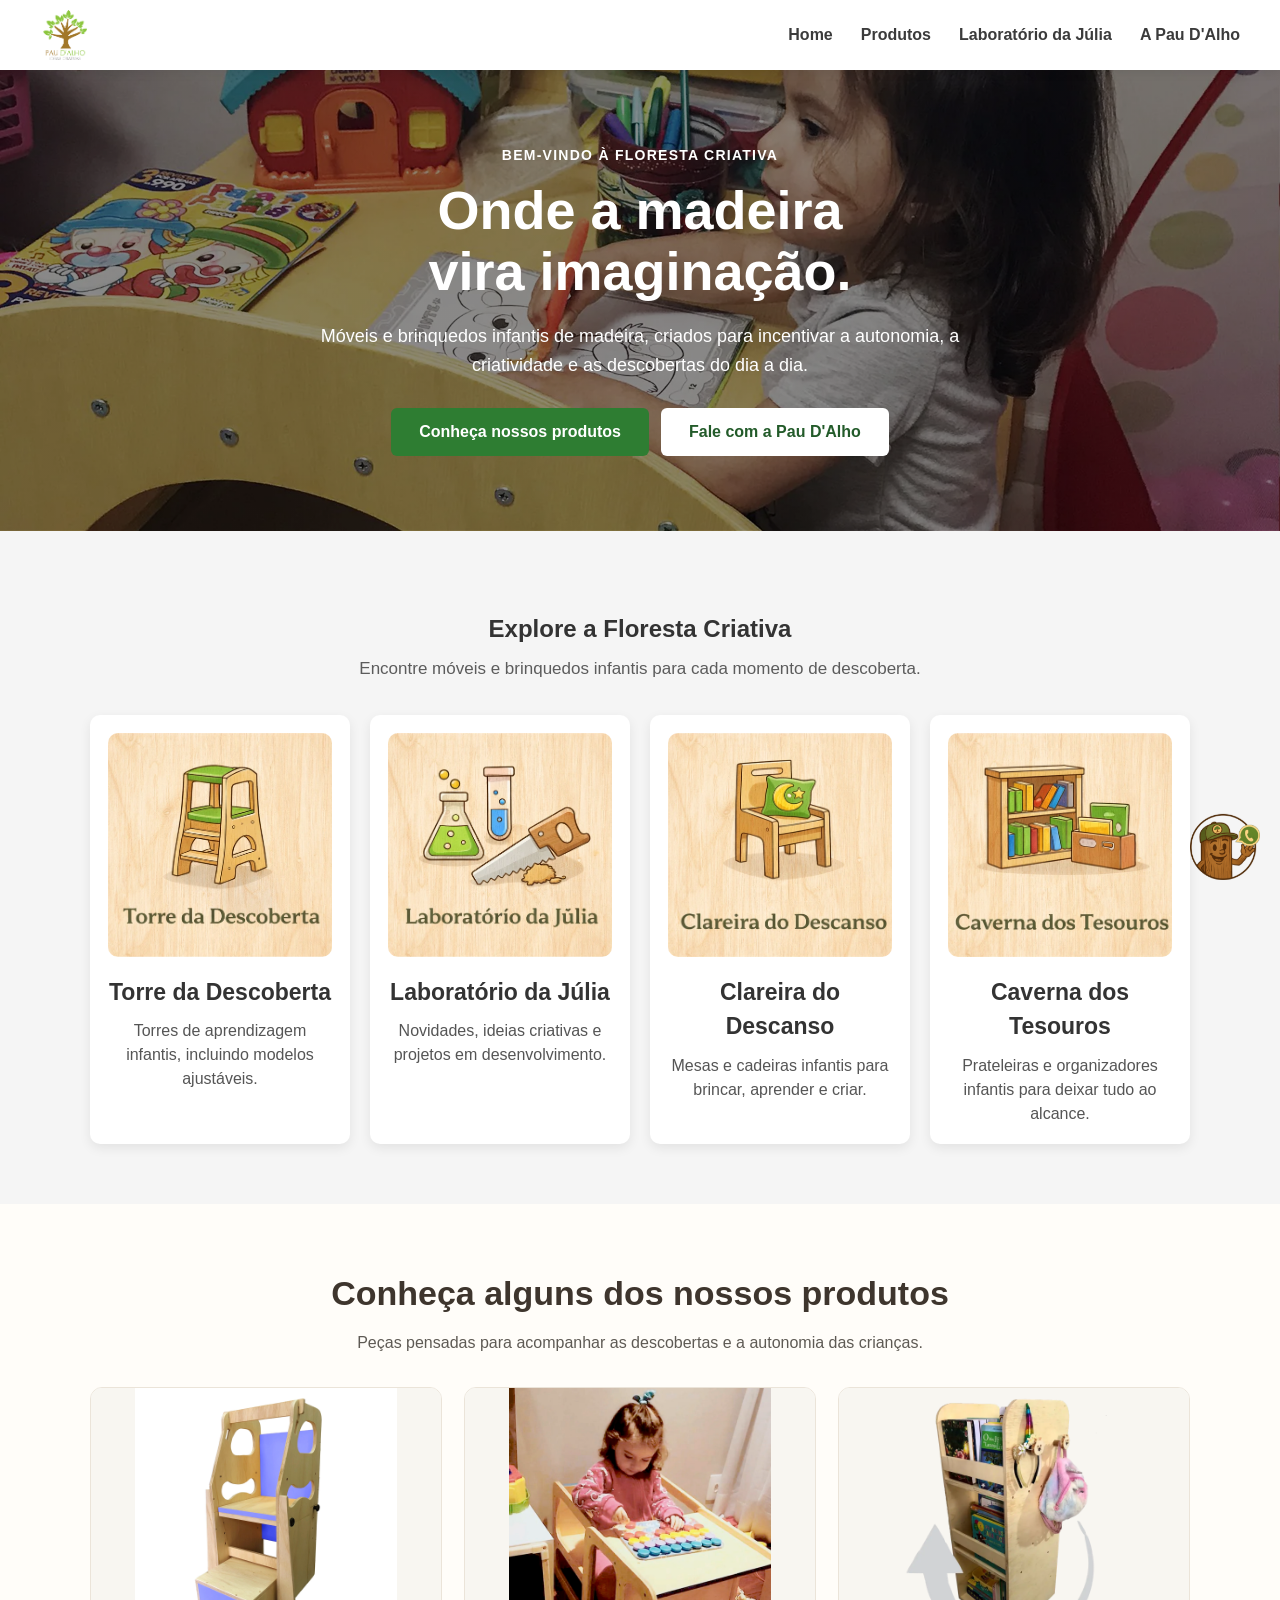
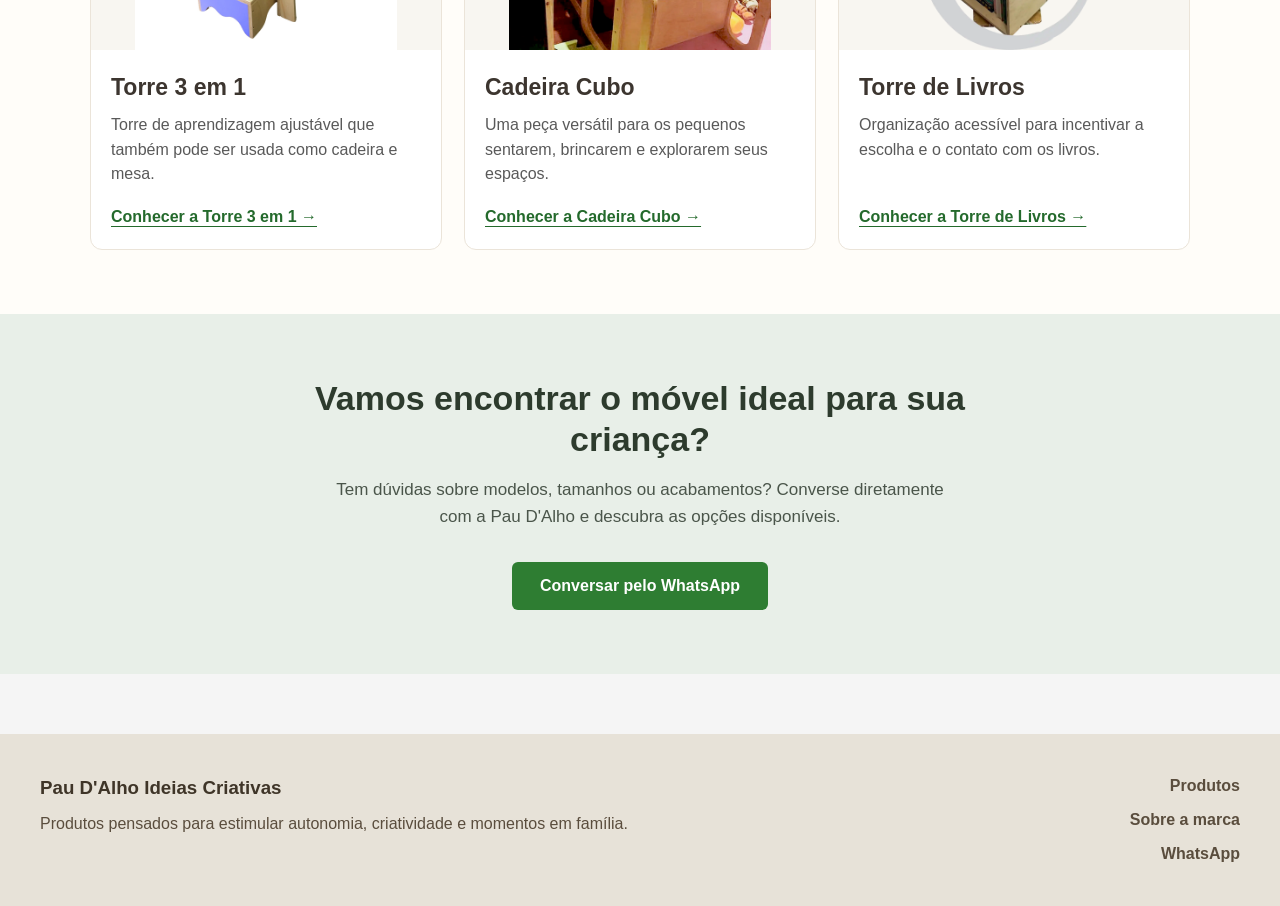
==== commit 771ec91f: "Substitui newsletter da home por chamada comercial no WhatsApp" ====
--- a/index.html
+++ b/index.html
@@ -57,6 +57,14 @@
 .home-produto-conteudo a:hover { color: #16451e; }
 @media (max-width: 800px) { .home-destaques-grid { grid-template-columns: repeat(2, minmax(0, 1fr)); } }
 @media (max-width: 560px) { .home-destaques { padding: 48px 18px; } .home-destaques-grid { grid-template-columns: 1fr; } }
+
+/* CTA comercial na home, substituindo o formulário de newsletter */
+.home-contato { background: #e8efe8; padding: 64px 20px; text-align: center; }
+.home-contato-inner { max-width: 760px; margin: 0 auto; }
+.home-contato h2 { font-size: clamp(26px, 3.2vw, 34px); line-height: 1.2; margin: 0 0 16px; color: #2d3b2d; }
+.home-contato p { max-width: 630px; margin: 0 auto 10px; font-size: 17px; line-height: 1.6; color: #4a554a; }
+.home-contato .home-contato-botao { margin-top: 22px; }
+@media (max-width: 600px) { .home-contato { padding: 48px 20px; } .home-contato p { font-size: 16px; } }
 </style>
 </head>
 
@@ -130,64 +138,26 @@
     <div class="home-destaques-grid">
       <article class="home-produto-card">
         <img src="assets/images/torres/3em1/3em1_Raz_n01.webp" alt="Torre de aprendizagem 3 em 1 de madeira" loading="lazy">
-        <div class="home-produto-conteudo"><h3>Torre 3 em 1</h3><p>Torre de aprendizagem ajustável que também pode ser usada como cadeira e mesa.</p><a href="torres.html" aria-label="Conhecer a Torre 3 em 1">Conhecer a Torre 3 em 1 →</a></div>
+        <div class="home-produto-conteudo"><h3>Torre 3 em 1</h3><p>Torre de aprendizagem ajustável que também pode ser usada como cadeira e mesa.</p><a href="torres.html#torre3em1" aria-label="Conhecer a Torre 3 em 1">Conhecer a Torre 3 em 1 →</a></div>
       </article>
       <article class="home-produto-card">
         <img src="assets/images/clareira/cadeira_cubo.webp" alt="Cadeira Cubo infantil de madeira" loading="lazy">
-        <div class="home-produto-conteudo"><h3>Cadeira Cubo</h3><p>Uma peça versátil para os pequenos sentarem, brincarem e explorarem seus espaços.</p><a href="clareira.html" aria-label="Conhecer a Cadeira Cubo">Conhecer a Cadeira Cubo →</a></div>
+        <div class="home-produto-conteudo"><h3>Cadeira Cubo</h3><p>Uma peça versátil para os pequenos sentarem, brincarem e explorarem seus espaços.</p><a href="clareira.html#cadeira-cubo" aria-label="Conhecer a Cadeira Cubo">Conhecer a Cadeira Cubo →</a></div>
       </article>
       <article class="home-produto-card">
         <img src="assets/images/caverna/torre_livros.webp" alt="Torre de Livros infantil de madeira" loading="lazy">
-        <div class="home-produto-conteudo"><h3>Torre de Livros</h3><p>Organização acessível para incentivar a escolha e o contato com os livros.</p><a href="caverna.html" aria-label="Conhecer a Torre de Livros">Conhecer a Torre de Livros →</a></div>
+        <div class="home-produto-conteudo"><h3>Torre de Livros</h3><p>Organização acessível para incentivar a escolha e o contato com os livros.</p><a href="caverna.html#torre-livros" aria-label="Conhecer a Torre de Livros">Conhecer a Torre de Livros →</a></div>
       </article>
     </div>
   </div>
 </section>
- <!-- INÍCIO: Form newsletter -->
-<section class="newsletter-home">
-
-<h2>Acompanhe as novidades da Floresta Criativa</h2>
-
-<p>
-Receba lançamentos, ideias e novidades da Pau D'Alho.
-</p>
-
-<form 
-class="form-newsletter-home"
-action="https://formsubmit.co/paudalhoideias@gmail.com"
-method="POST"
->
-
-<input type="hidden" name="_subject" value="Novo cadastro - Newsletter Pau D'Alho">
-<input type="hidden" name="_captcha" value="false">
-<input type="hidden" name="_next" value="obrigado.html">
-
-<div class="newsletter-grid">
-
-<input type="text" name="nome" placeholder="Seu nome" required>
-
-<input type="email" name="email" placeholder="Seu email" required>
-
-<button type="submit" class="botao">
-Quero acompanhar
-</button>
-
-</div>
-
-<div class="checkbox-news">
-
-<label>
-<input type="checkbox" name="lgpd" required>
-Autorizo receber novidades e comunicações da Pau D'Alho por email ou WhatsApp.
-Prometemos não enviar spam. Apenas novidades da Floresta Criativa.
-</label>
-
-</div>
-
-</form>
-
+<section class="home-contato" aria-labelledby="home-contato-titulo">
+  <div class="home-contato-inner">
+    <h2 id="home-contato-titulo">Vamos encontrar o móvel ideal para sua criança?</h2>
+    <p>Tem dúvidas sobre modelos, tamanhos ou acabamentos? Converse diretamente com a Pau D'Alho e descubra as opções disponíveis.</p>
+    <a class="botao home-contato-botao" href="https://wa.me/5511934045680?text=Ol%C3%A1%21%20Vim%20pela%20p%C3%A1gina%20inicial%20da%20Pau%20D%27Alho%20e%20gostaria%20de%20ajuda%20para%20escolher%20um%20m%C3%B3vel." target="_blank" rel="noopener noreferrer">Conversar pelo WhatsApp</a>
+  </div>
 </section>
- <!-- FIM: Form newsletter -->
  
 <!-- INÍCIO: SUBSTITUI O FOOTER ANTIGO -->
 <div id="site-footer"></div>
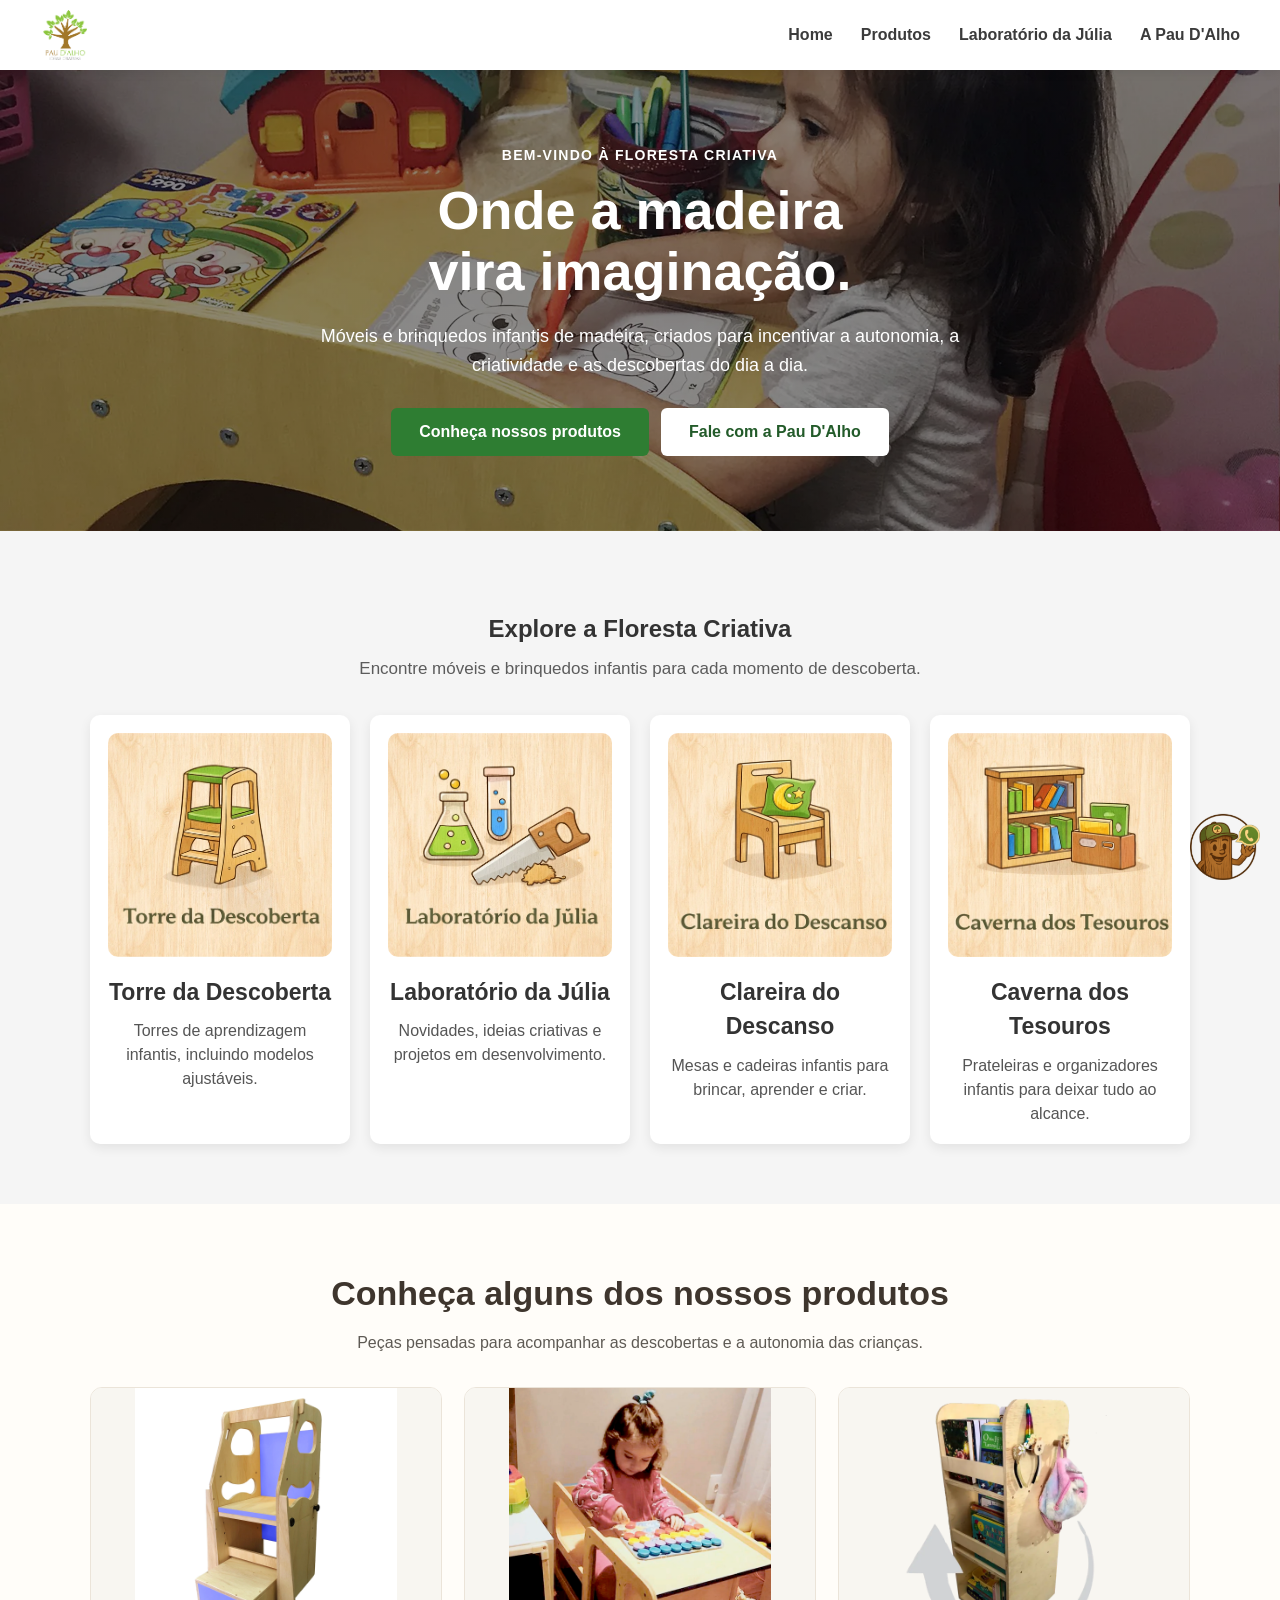
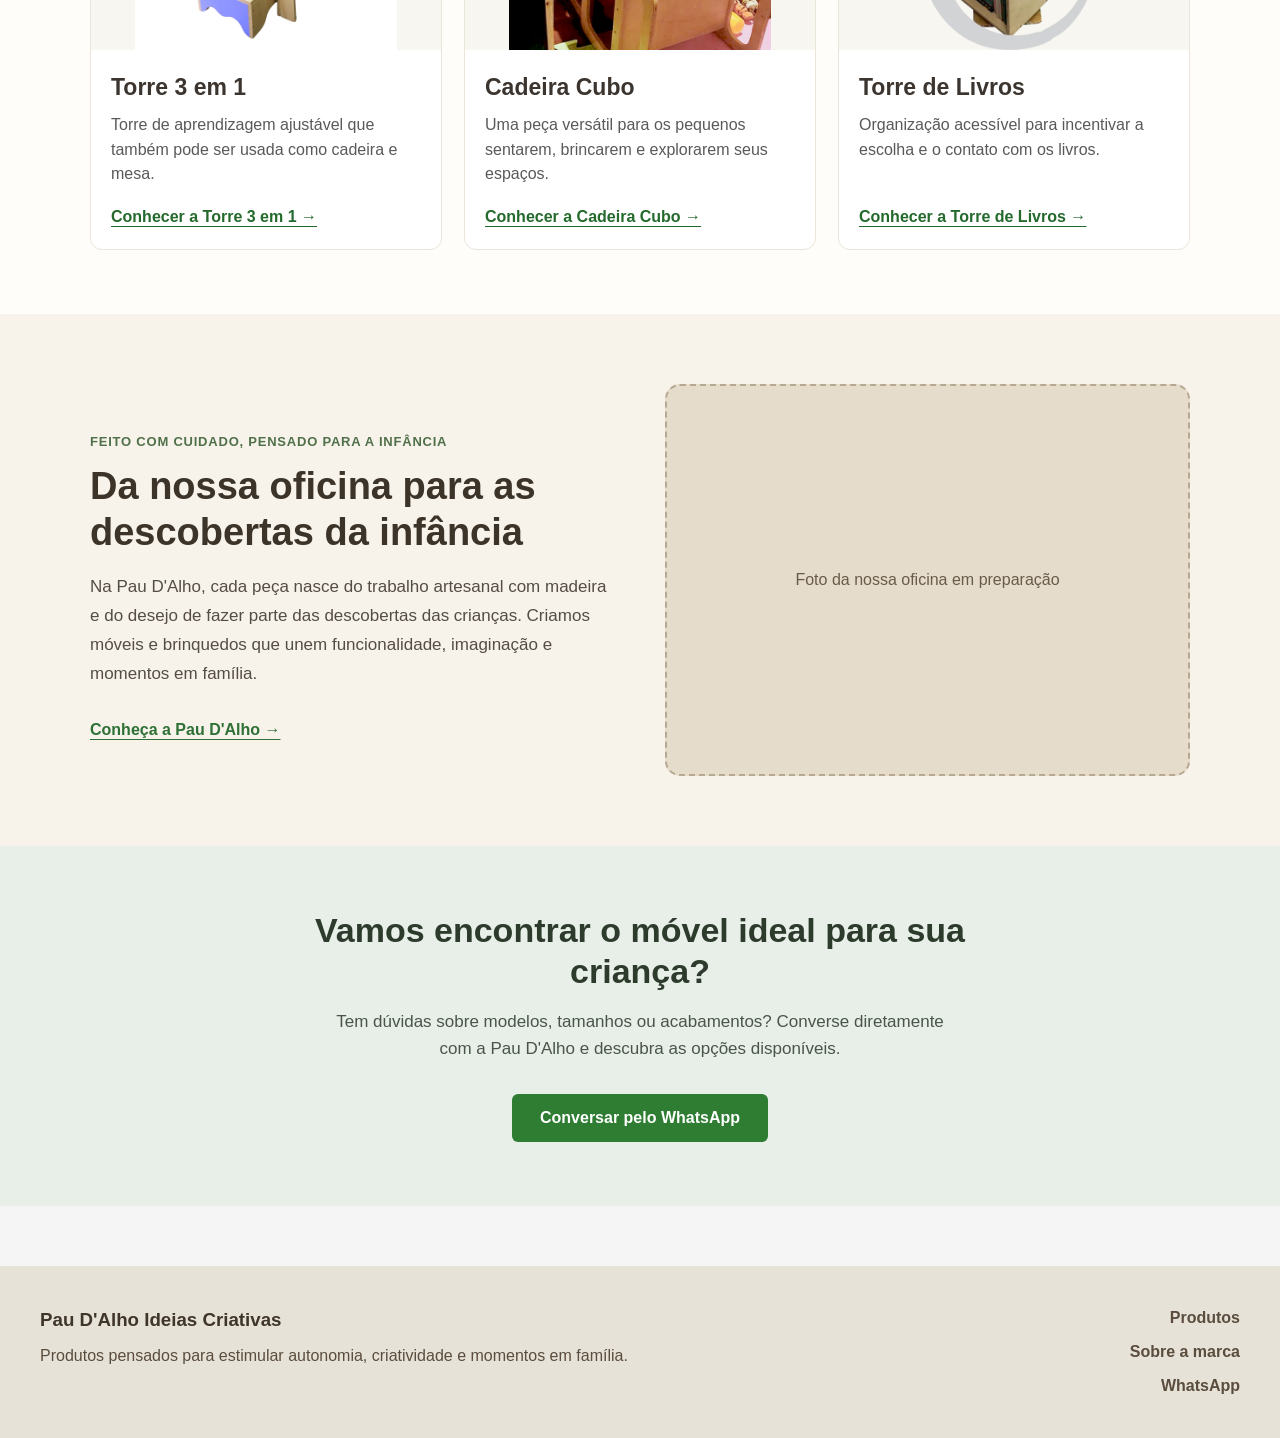
==== commit 8fee1a81: "Adiciona seção institucional com espaço reservado para foto da oficina" ====
--- a/index.html
+++ b/index.html
@@ -65,6 +65,16 @@
 .home-contato p { max-width: 630px; margin: 0 auto 10px; font-size: 17px; line-height: 1.6; color: #4a554a; }
 .home-contato .home-contato-botao { margin-top: 22px; }
 @media (max-width: 600px) { .home-contato { padding: 48px 20px; } .home-contato p { font-size: 16px; } }
+
+/* Apresentação institucional na home */
+.home-historia { padding: 70px 20px; background: #f7f3eb; }
+.home-historia-conteudo { max-width: 1100px; margin: 0 auto; display: grid; grid-template-columns: 1fr 1fr; align-items: center; gap: 50px; }
+.home-historia-etiqueta { color: #507049; font-size: 13px; font-weight: 700; letter-spacing: .06em; text-transform: uppercase; }
+.home-historia-texto h2 { margin: 12px 0 18px; font-size: clamp(27px,3.1vw,38px); line-height: 1.2; color: #3c3329; }
+.home-historia-texto > p:not(.home-historia-etiqueta) { font-size: 17px; line-height: 1.7; color: #554d44; }
+.home-historia-link { display: inline-block; margin-top: 12px; color: #2e7035; font-weight: 700; text-underline-offset: 4px; }
+.home-historia-foto-pendente { min-height: 340px; background: #e6dccb; color: #685b49; border: 2px dashed #b7a891; border-radius: 15px; display: flex; align-items: center; justify-content: center; text-align: center; padding: 24px; }
+@media (max-width: 750px) { .home-historia-conteudo { grid-template-columns: 1fr; gap: 24px; } .home-historia { padding: 50px 20px; } .home-historia-foto-pendente { min-height: 250px; } }
 </style>
 </head>
 
@@ -151,6 +161,18 @@
     </div>
   </div>
 </section>
+<section class="home-historia" aria-labelledby="home-historia-titulo">
+  <div class="home-historia-conteudo">
+    <div class="home-historia-texto">
+      <p class="home-historia-etiqueta">Feito com cuidado, pensado para a infância</p>
+      <h2 id="home-historia-titulo">Da nossa oficina para as descobertas da infância</h2>
+      <p>Na Pau D'Alho, cada peça nasce do trabalho artesanal com madeira e do desejo de fazer parte das descobertas das crianças. Criamos móveis e brinquedos que unem funcionalidade, imaginação e momentos em família.</p>
+      <a href="pau-dalho.html" class="home-historia-link">Conheça a Pau D'Alho →</a>
+    </div>
+    <!-- Espaço para a fotografia real da oficina, em processo de preparação. -->
+    <div class="home-historia-foto-pendente" role="note">Foto da nossa oficina em preparação</div>
+  </div>
+</section>
 <section class="home-contato" aria-labelledby="home-contato-titulo">
   <div class="home-contato-inner">
     <h2 id="home-contato-titulo">Vamos encontrar o móvel ideal para sua criança?</h2>
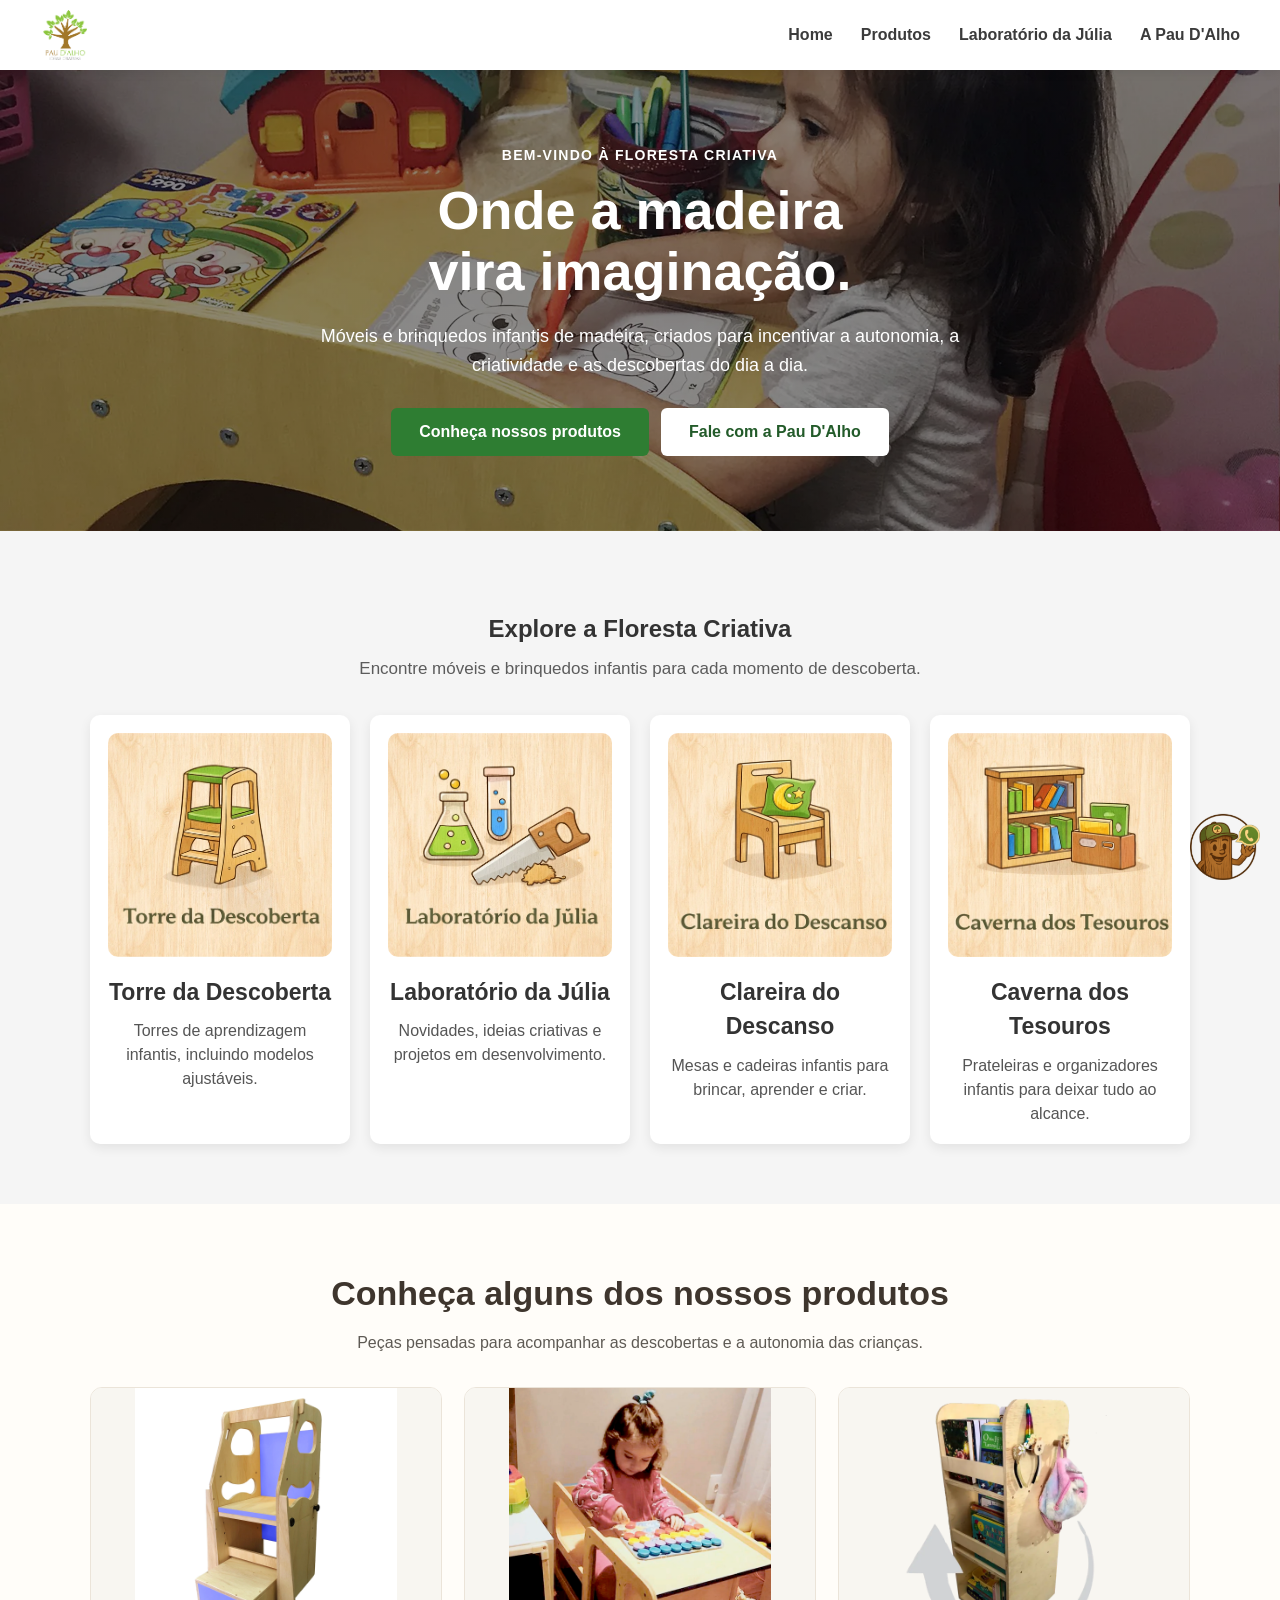
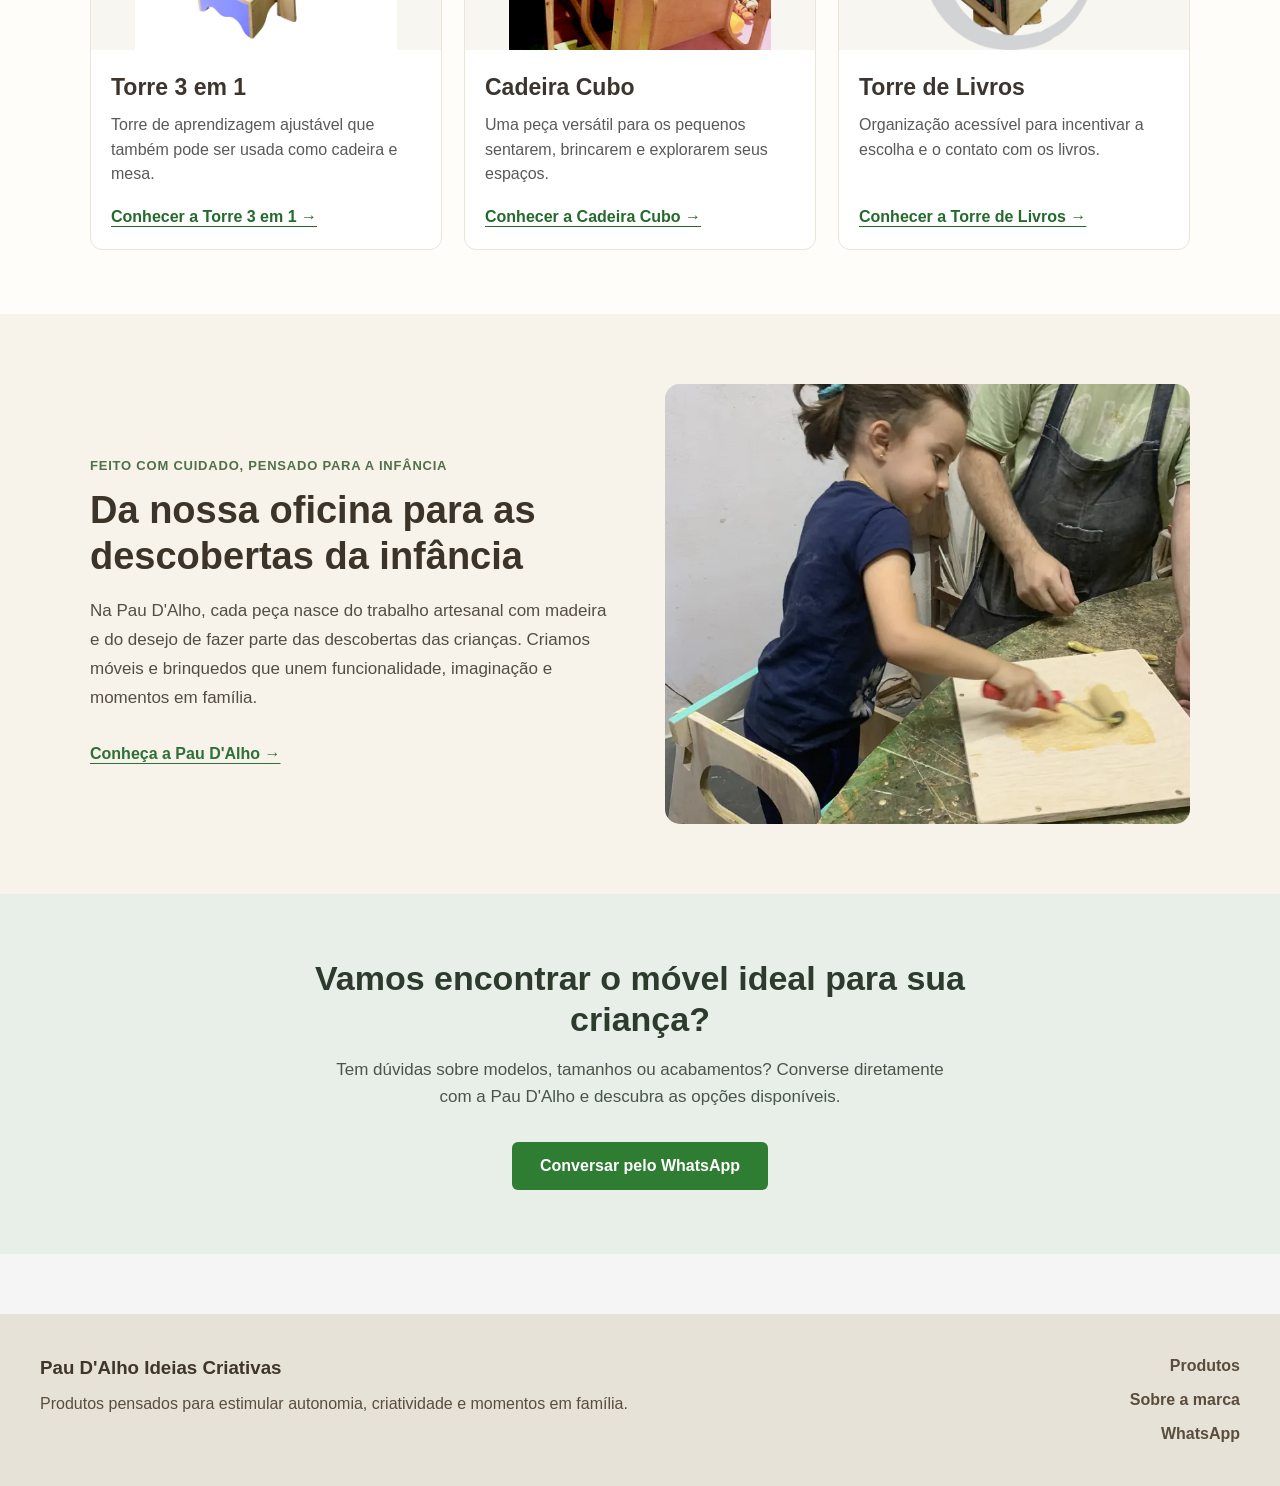
==== commit 987c9449: "Exibe fotografia real da oficina na seção institucional" ====
--- a/index.html
+++ b/index.html
@@ -75,6 +75,9 @@
 .home-historia-link { display: inline-block; margin-top: 12px; color: #2e7035; font-weight: 700; text-underline-offset: 4px; }
 .home-historia-foto-pendente { min-height: 340px; background: #e6dccb; color: #685b49; border: 2px dashed #b7a891; border-radius: 15px; display: flex; align-items: center; justify-content: center; text-align: center; padding: 24px; }
 @media (max-width: 750px) { .home-historia-conteudo { grid-template-columns: 1fr; gap: 24px; } .home-historia { padding: 50px 20px; } .home-historia-foto-pendente { min-height: 250px; } }
+.home-historia-figura { margin: 0; min-width: 0; overflow: hidden; border-radius: 15px; background: #e6dccb; }
+.home-historia-figura img { display: block; width: 100%; height: 440px; object-fit: cover; object-position: center 48%; }
+@media (max-width: 750px) { .home-historia-figura img { height: auto; max-height: 520px; object-fit: contain; } }
 </style>
 </head>
 
@@ -170,7 +173,7 @@
       <a href="pau-dalho.html" class="home-historia-link">Conheça a Pau D'Alho →</a>
     </div>
     <!-- Espaço para a fotografia real da oficina, em processo de preparação. -->
-    <div class="home-historia-foto-pendente" role="note">Foto da nossa oficina em preparação</div>
+    <figure class="home-historia-figura"><img src="assets/images/oficina-julia-home.webp" alt="Júlia aplicando acabamento com rolinho em uma peça de madeira, acompanhada na oficina da Pau D’Alho" loading="lazy" width="800" height="1000"></figure>
   </div>
 </section>
 <section class="home-contato" aria-labelledby="home-contato-titulo">
